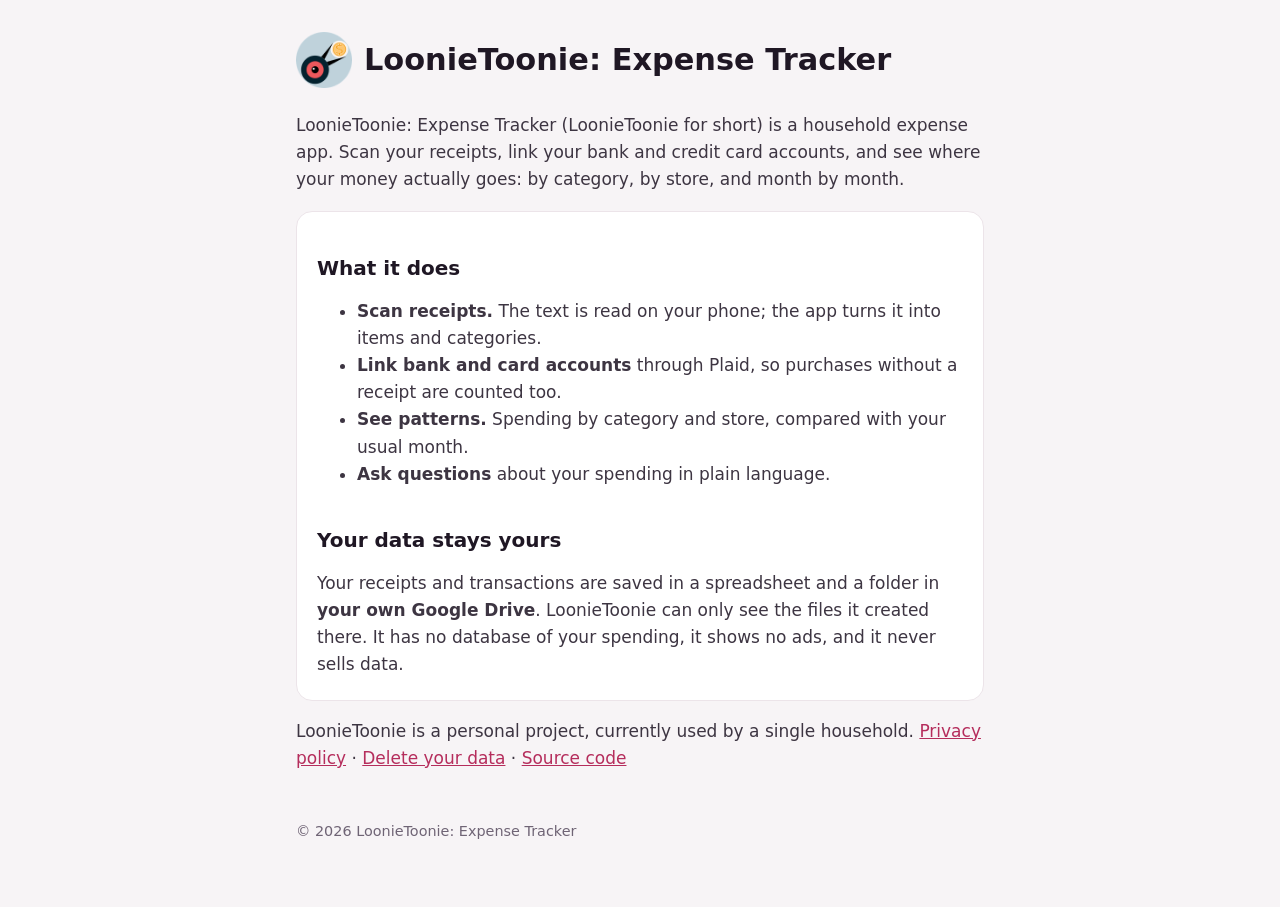
==== index.html @ 6fa72320 "Use the Play title LoonieToonie: Expense Tracker on the GitHub Pages site The home page, privacy pol" ====
<!doctype html>
<html lang="en">
  <head>
    <meta charset="utf-8" />
    <meta name="viewport" content="width=device-width, initial-scale=1" />
    <title>LoonieToonie: Expense Tracker</title>
    <meta name="description" content="LoonieToonie: Expense Tracker, a household expense app that shows where your money goes." />
    <link rel="icon" type="image/png" href="favicon.png" />
    <link rel="stylesheet" href="style.css" />
  </head>
  <body>
    <main>
      <header>
        <img class="logo" src="loon-badge.png" alt="" width="56" height="56" />
        <h1>LoonieToonie: Expense Tracker</h1>
      </header>

      <p>
        LoonieToonie: Expense Tracker (LoonieToonie for short) is a household expense app. Scan your receipts, link your bank and credit card accounts, and see
        where your money actually goes: by category, by store, and month by month.
      </p>

      <div class="card">
        <h2>What it does</h2>
        <ul>
          <li><strong>Scan receipts.</strong> The text is read on your phone; the app turns it into items and categories.</li>
          <li><strong>Link bank and card accounts</strong> through Plaid, so purchases without a receipt are counted too.</li>
          <li><strong>See patterns.</strong> Spending by category and store, compared with your usual month.</li>
          <li><strong>Ask questions</strong> about your spending in plain language.</li>
        </ul>

        <h2>Your data stays yours</h2>
        <p>
          Your receipts and transactions are saved in a spreadsheet and a folder in <strong>your own Google
          Drive</strong>. LoonieToonie can only see the files it created there. It has no database of your spending, it
          shows no ads, and it never sells data.
        </p>
      </div>

      <p>
        LoonieToonie is a personal project, currently used by a single household.
        <a href="privacy.html">Privacy policy</a> ·
        <a href="delete.html">Delete your data</a> ·
        <a href="https://github.com/tomishing/Loonietoonie">Source code</a>
      </p>

      <footer>© 2026 LoonieToonie: Expense Tracker</footer>
    </main>
  </body>
</html>
---- style.css ----
:root {
  --text: #3d3542;
  --text-h: #1f1724;
  --muted: #6f6475;
  --bg: #f7f4f6;
  --surface: #fff;
  --border: #ece4e9;
  --accent: #b52d5c;
}

@media (prefers-color-scheme: dark) {
  :root {
    --text: #ddd4e0;
    --text-h: #fbf7fc;
    --muted: #a99fae;
    --bg: #18131b;
    --surface: #221b26;
    --border: #3a3040;
    --accent: #ff8fb4;
  }
}

* {
  box-sizing: border-box;
}

body {
  margin: 0;
  background: var(--bg);
  color: var(--text);
  font: 17px/1.6 system-ui, -apple-system, "Segoe UI", Roboto, sans-serif;
}

main {
  max-width: 720px;
  margin: 0 auto;
  padding: 32px 16px 64px;
}

header {
  display: flex;
  align-items: center;
  gap: 12px;
  margin-bottom: 24px;
}

.logo {
  flex: none;
}

h1,
h2 {
  color: var(--text-h);
  line-height: 1.25;
}

h1 {
  margin: 0;
  font-size: 1.9rem;
}

h2 {
  margin: 2em 0 0.5em;
  font-size: 1.25rem;
}

a {
  color: var(--accent);
}

.card {
  padding: 4px 20px;
  border: 1px solid var(--border);
  border-radius: 16px;
  background: var(--surface);
}

.muted {
  color: var(--muted);
}

table {
  width: 100%;
  border-collapse: collapse;
  font-size: 0.95rem;
}

th,
td {
  padding: 8px 6px;
  border-bottom: 1px solid var(--border);
  text-align: left;
  vertical-align: top;
}

footer {
  margin-top: 48px;
  color: var(--muted);
  font-size: 0.9rem;
}
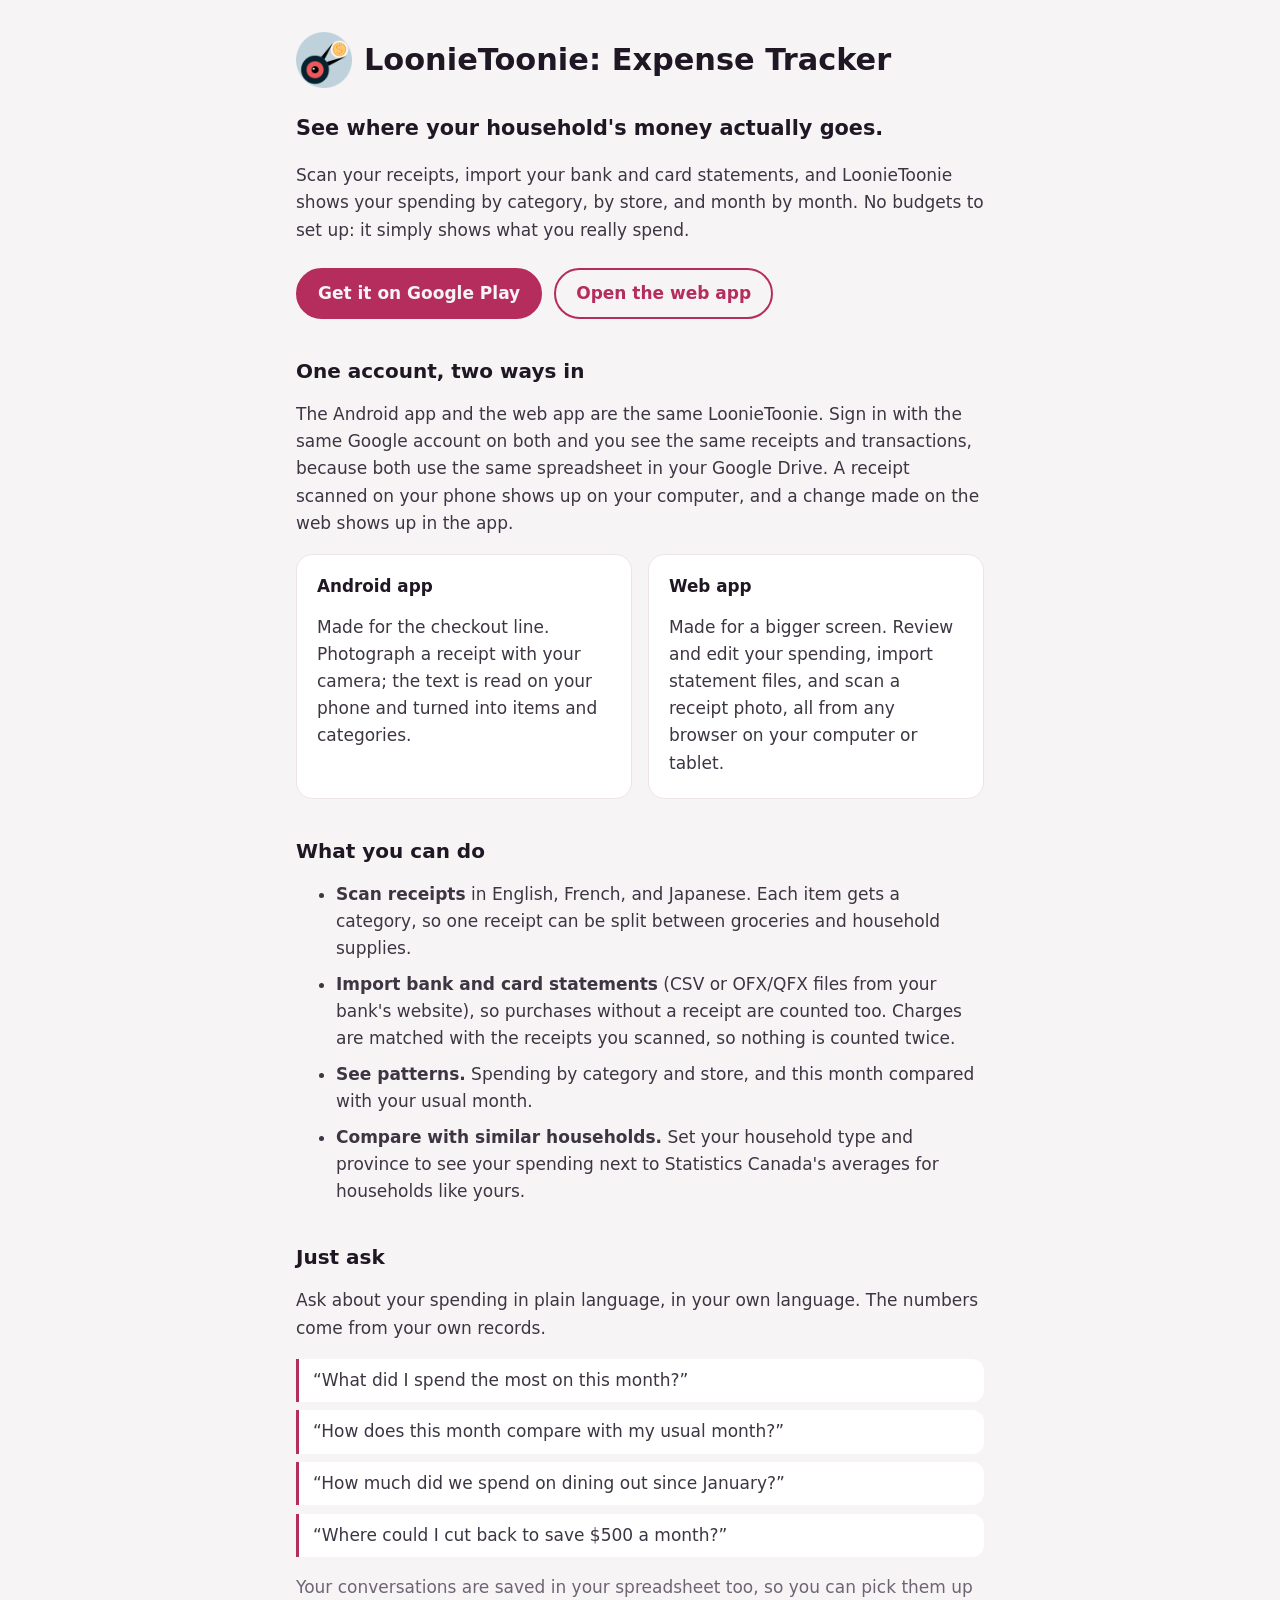
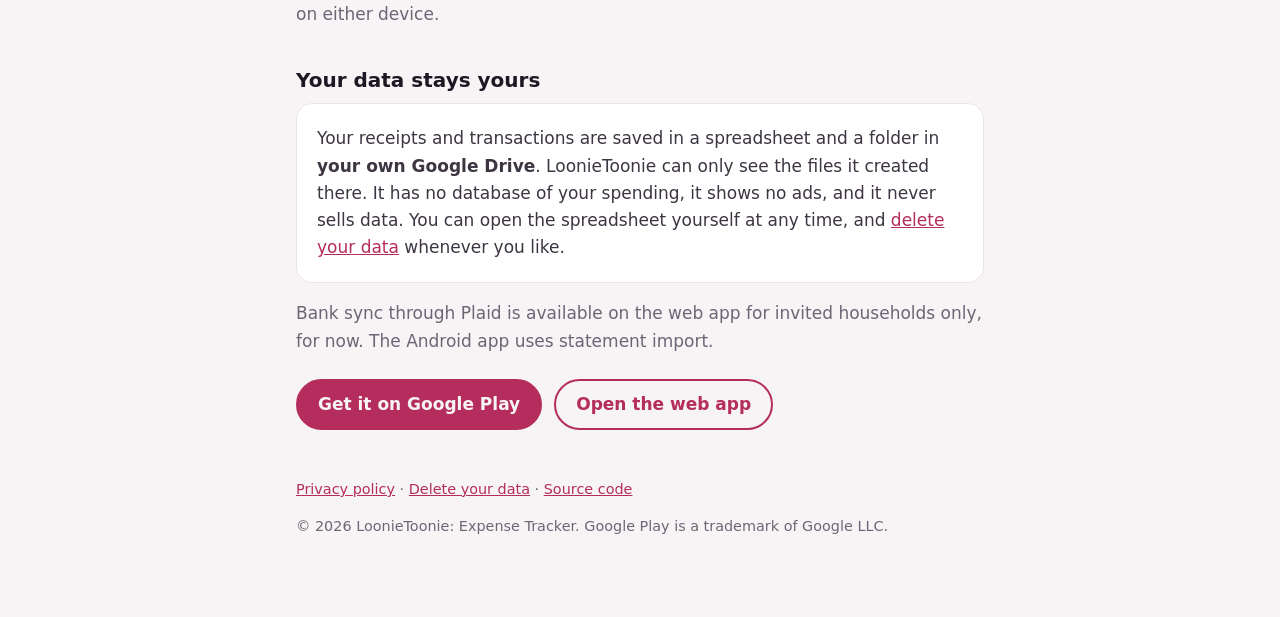
==== commit 19edc0f4: "Explain the Android and web apps on the home page The home page now says how the two apps relate (on" ====
--- a/index.html
+++ b/index.html
@@ -4,7 +4,10 @@
     <meta charset="utf-8" />
     <meta name="viewport" content="width=device-width, initial-scale=1" />
     <title>LoonieToonie: Expense Tracker</title>
-    <meta name="description" content="LoonieToonie: Expense Tracker, a household expense app that shows where your money goes." />
+    <meta
+      name="description"
+      content="LoonieToonie: Expense Tracker shows where your household's money actually goes. Scan receipts, import bank and card statements, and ask about your spending. Android app and web app, with your data in your own Google Drive."
+    />
     <link rel="icon" type="image/png" href="favicon.png" />
     <link rel="stylesheet" href="style.css" />
   </head>
@@ -15,36 +18,98 @@
         <h1>LoonieToonie: Expense Tracker</h1>
       </header>
 
+      <p class="lead">See where your household's money actually goes.</p>
       <p>
-        LoonieToonie: Expense Tracker (LoonieToonie for short) is a household expense app. Scan your receipts, link your bank and credit card accounts, and see
-        where your money actually goes: by category, by store, and month by month.
+        Scan your receipts, import your bank and card statements, and LoonieToonie shows your spending by category, by
+        store, and month by month. No budgets to set up: it simply shows what you really spend.
       </p>
 
+      <div class="actions">
+        <a class="button" href="https://play.google.com/store/apps/details?id=com.loonietoonie.app">Get it on Google Play</a>
+        <a class="button secondary" href="https://app.loonietoonietracker.com/">Open the web app</a>
+      </div>
+
+      <h2>One account, two ways in</h2>
+      <p>
+        The Android app and the web app are the same LoonieToonie. Sign in with the same Google account on both and you
+        see the same receipts and transactions, because both use the same spreadsheet in your Google Drive. A receipt
+        scanned on your phone shows up on your computer, and a change made on the web shows up in the app.
+      </p>
+      <div class="grid">
+        <div class="card">
+          <h3>Android app</h3>
+          <p>
+            Made for the checkout line. Photograph a receipt with your camera; the text is read on your phone and turned
+            into items and categories.
+          </p>
+        </div>
+        <div class="card">
+          <h3>Web app</h3>
+          <p>
+            Made for a bigger screen. Review and edit your spending, import statement files, and scan a receipt photo,
+            all from any browser on your computer or tablet.
+          </p>
+        </div>
+      </div>
+
+      <h2>What you can do</h2>
+      <ul class="features">
+        <li>
+          <strong>Scan receipts</strong> in English, French, and Japanese. Each item gets a category, so one receipt can
+          be split between groceries and household supplies.
+        </li>
+        <li>
+          <strong>Import bank and card statements</strong> (CSV or OFX/QFX files from your bank's website), so purchases
+          without a receipt are counted too. Charges are matched with the receipts you scanned, so nothing is counted
+          twice.
+        </li>
+        <li>
+          <strong>See patterns.</strong> Spending by category and store, and this month compared with your usual month.
+        </li>
+        <li>
+          <strong>Compare with similar households.</strong> Set your household type and province to see your spending
+          next to Statistics Canada's averages for households like yours.
+        </li>
+      </ul>
+
+      <h2>Just ask</h2>
+      <p>Ask about your spending in plain language, in your own language. The numbers come from your own records.</p>
+      <ul class="questions">
+        <li>“What did I spend the most on this month?”</li>
+        <li>“How does this month compare with my usual month?”</li>
+        <li>“How much did we spend on dining out since January?”</li>
+        <li>“Where could I cut back to save $500 a month?”</li>
+      </ul>
+      <p class="muted">Your conversations are saved in your spreadsheet too, so you can pick them up on either device.</p>
+
+      <h2>Your data stays yours</h2>
       <div class="card">
-        <h2>What it does</h2>
-        <ul>
-          <li><strong>Scan receipts.</strong> The text is read on your phone; the app turns it into items and categories.</li>
-          <li><strong>Link bank and card accounts</strong> through Plaid, so purchases without a receipt are counted too.</li>
-          <li><strong>See patterns.</strong> Spending by category and store, compared with your usual month.</li>
-          <li><strong>Ask questions</strong> about your spending in plain language.</li>
-        </ul>
-
-        <h2>Your data stays yours</h2>
         <p>
           Your receipts and transactions are saved in a spreadsheet and a folder in <strong>your own Google
           Drive</strong>. LoonieToonie can only see the files it created there. It has no database of your spending, it
-          shows no ads, and it never sells data.
+          shows no ads, and it never sells data. You can open the spreadsheet yourself at any time, and
+          <a href="delete.html">delete your data</a> whenever you like.
         </p>
       </div>
 
-      <p>
-        LoonieToonie is a personal project, currently used by a single household.
-        <a href="privacy.html">Privacy policy</a> ·
-        <a href="delete.html">Delete your data</a> ·
-        <a href="https://github.com/tomishing/Loonietoonie">Source code</a>
+      <p class="muted">
+        Bank sync through Plaid is available on the web app for invited households only, for now. The Android app uses
+        statement import.
       </p>
 
-      <footer>© 2026 LoonieToonie: Expense Tracker</footer>
+      <div class="actions">
+        <a class="button" href="https://play.google.com/store/apps/details?id=com.loonietoonie.app">Get it on Google Play</a>
+        <a class="button secondary" href="https://app.loonietoonietracker.com/">Open the web app</a>
+      </div>
+
+      <footer>
+        <p>
+          <a href="privacy.html">Privacy policy</a> ·
+          <a href="delete.html">Delete your data</a> ·
+          <a href="https://github.com/tomishing/Loonietoonie">Source code</a>
+        </p>
+        <p>© 2026 LoonieToonie: Expense Tracker. Google Play is a trademark of Google LLC.</p>
+      </footer>
     </main>
   </body>
 </html>
--- a/style.css
+++ b/style.css
@@ -49,7 +49,8 @@
 }
 
 h1,
-h2 {
+h2,
+h3 {
   color: var(--text-h);
   line-height: 1.25;
 }
@@ -64,8 +65,66 @@
   font-size: 1.25rem;
 }
 
+h3 {
+  margin: 1em 0 0.25em;
+  font-size: 1.05rem;
+}
+
 a {
   color: var(--accent);
+}
+
+.lead {
+  margin: 0 0 0.5em;
+  color: var(--text-h);
+  font-size: 1.3rem;
+  font-weight: 600;
+}
+
+.actions {
+  display: flex;
+  flex-wrap: wrap;
+  gap: 12px;
+  margin: 24px 0;
+}
+
+.button {
+  display: inline-block;
+  padding: 10px 20px;
+  border: 2px solid var(--accent);
+  border-radius: 999px;
+  background: var(--accent);
+  color: var(--bg);
+  font-weight: 600;
+  text-decoration: none;
+}
+
+.button.secondary {
+  background: transparent;
+  color: var(--accent);
+}
+
+.grid {
+  display: grid;
+  grid-template-columns: repeat(auto-fit, minmax(240px, 1fr));
+  gap: 16px;
+}
+
+.features li,
+.questions li {
+  margin-bottom: 0.5em;
+}
+
+.questions {
+  padding-left: 0;
+  list-style: none;
+}
+
+.questions li {
+  padding: 8px 14px;
+  border-left: 3px solid var(--accent);
+  border-radius: 0 12px 12px 0;
+  background: var(--surface);
 }
 
 .card {
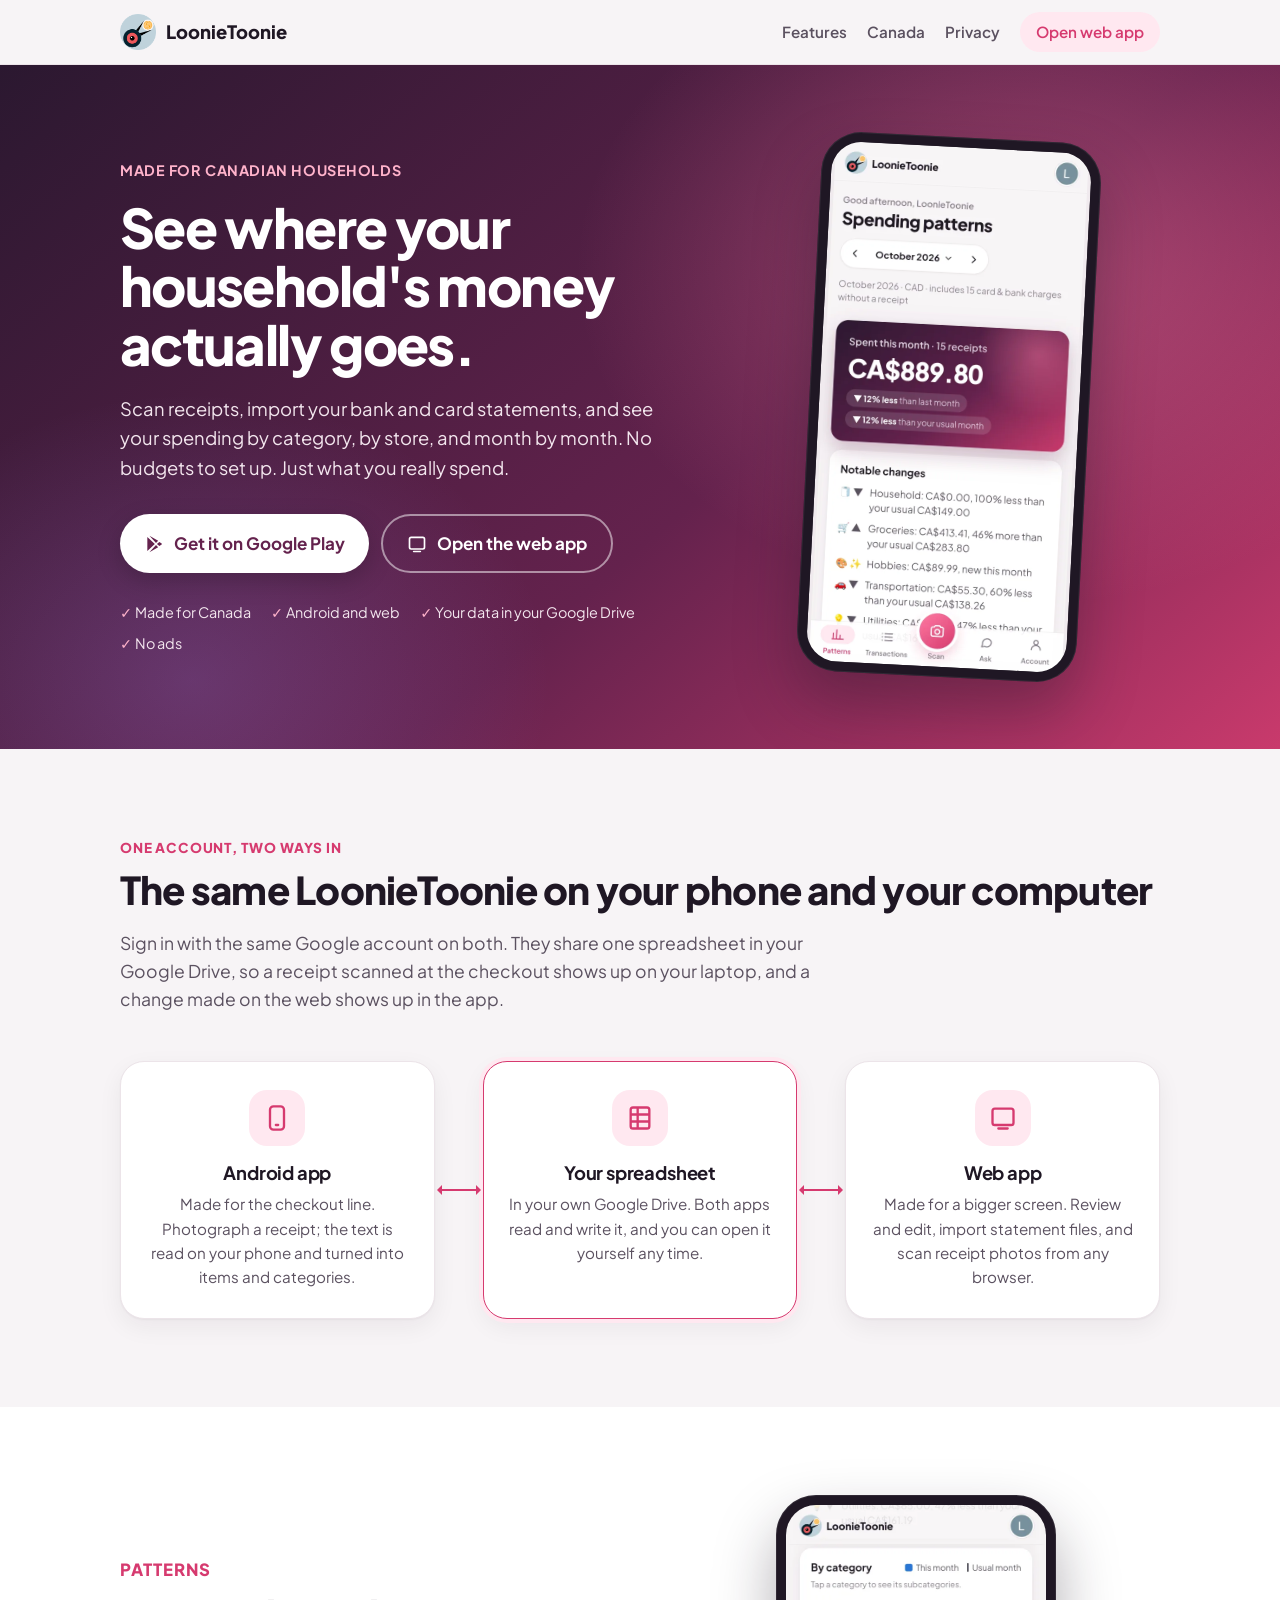
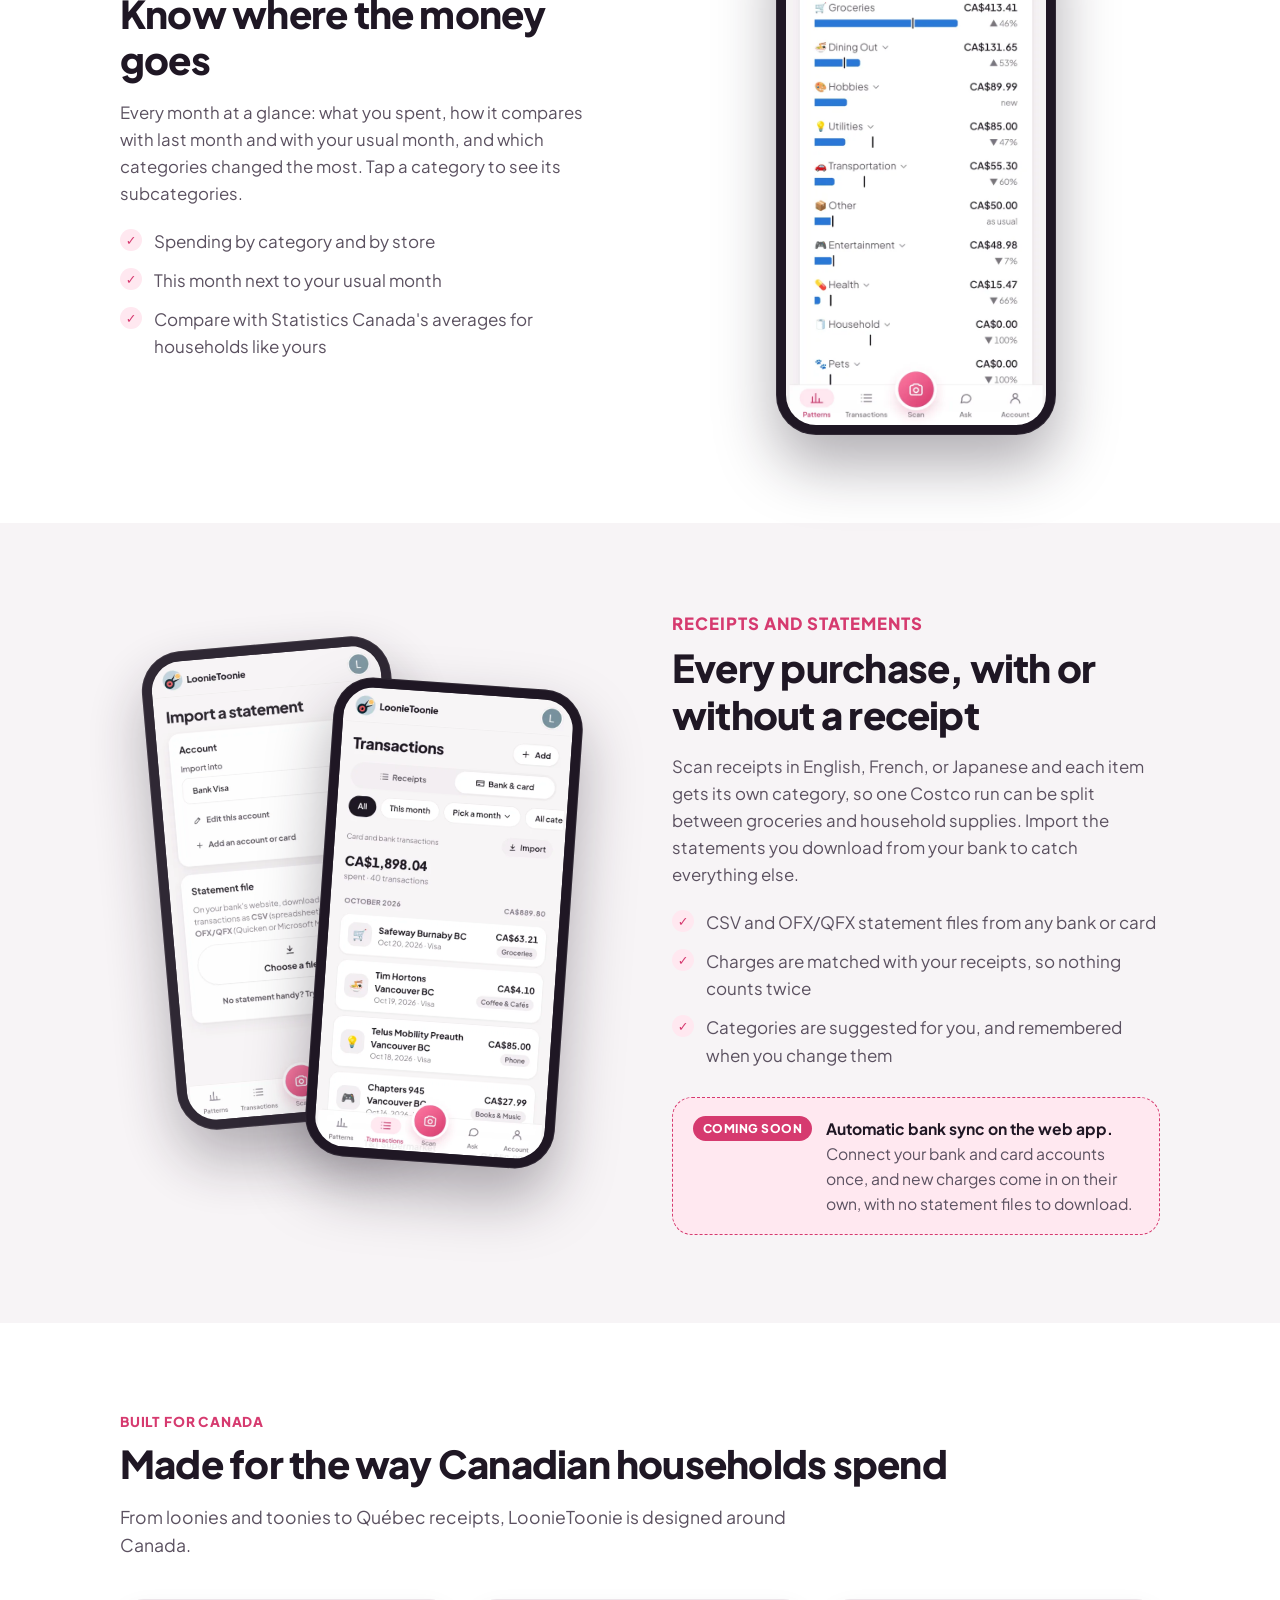
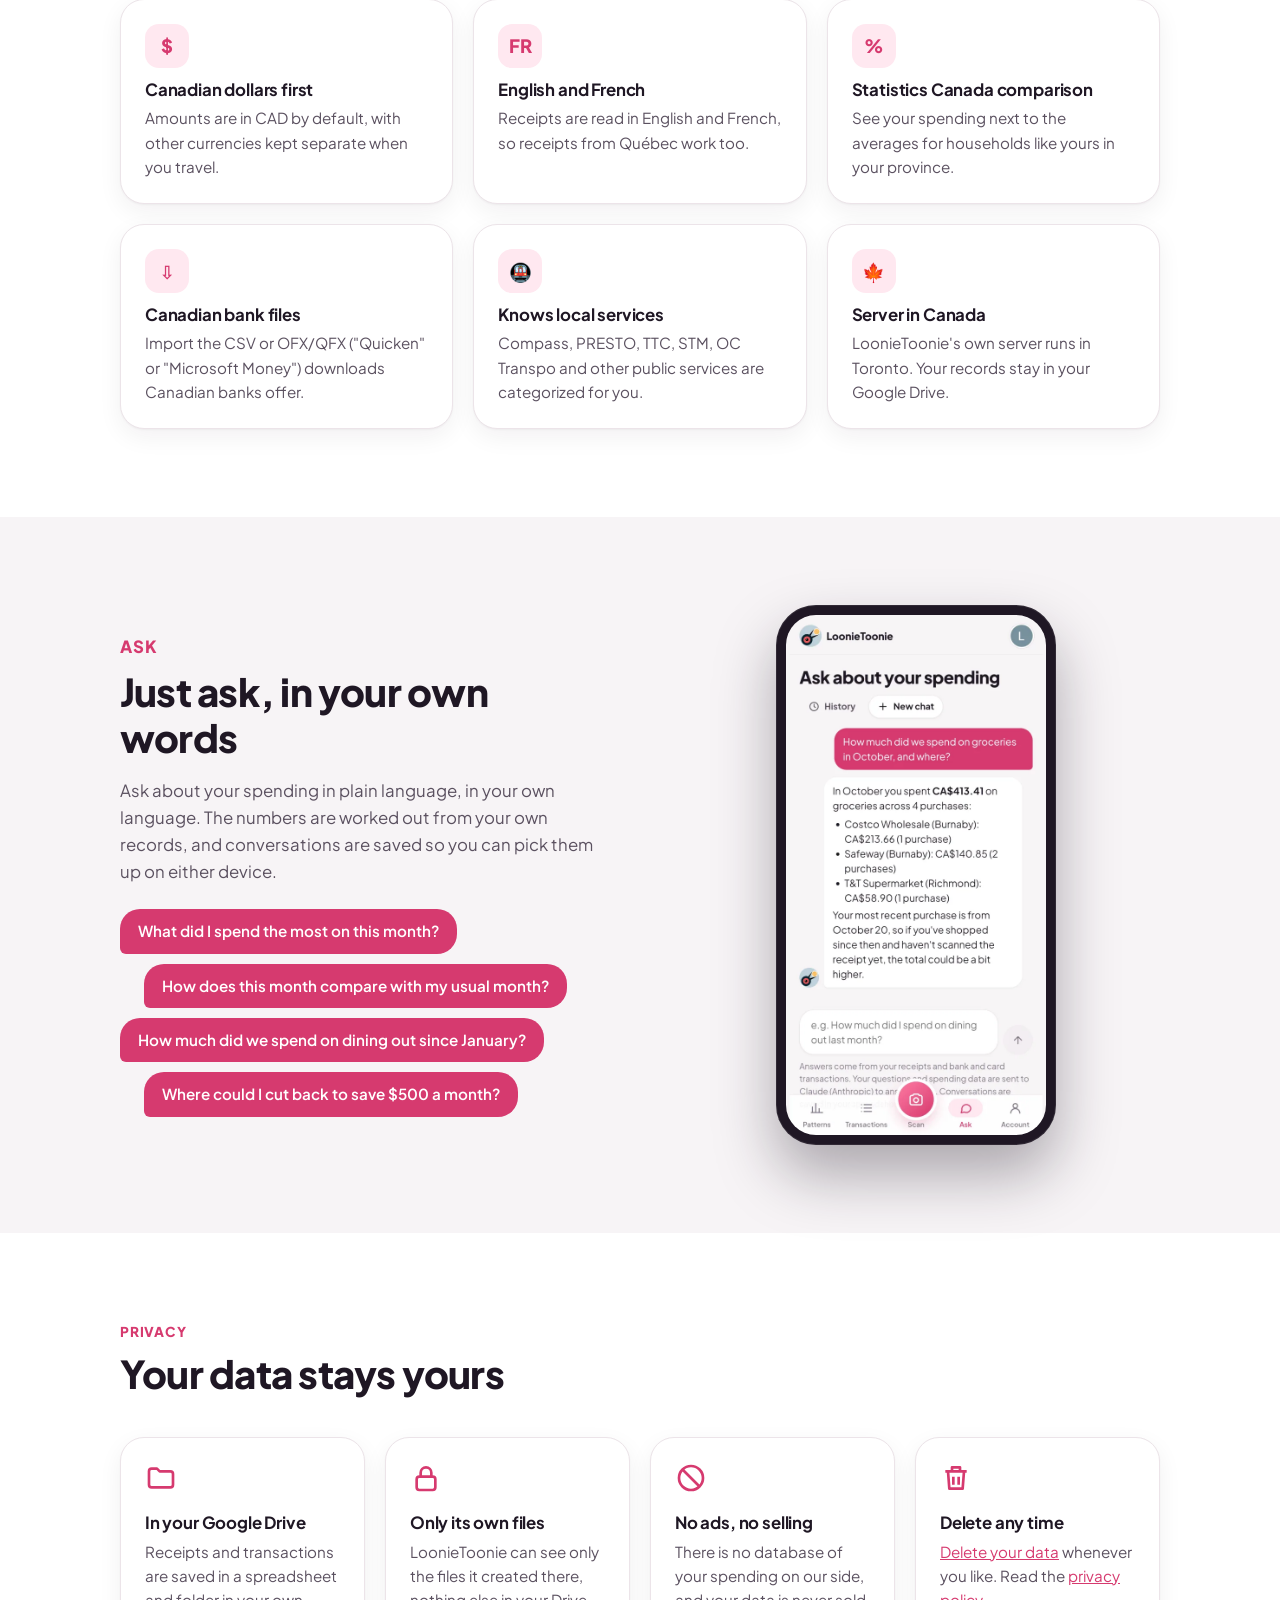
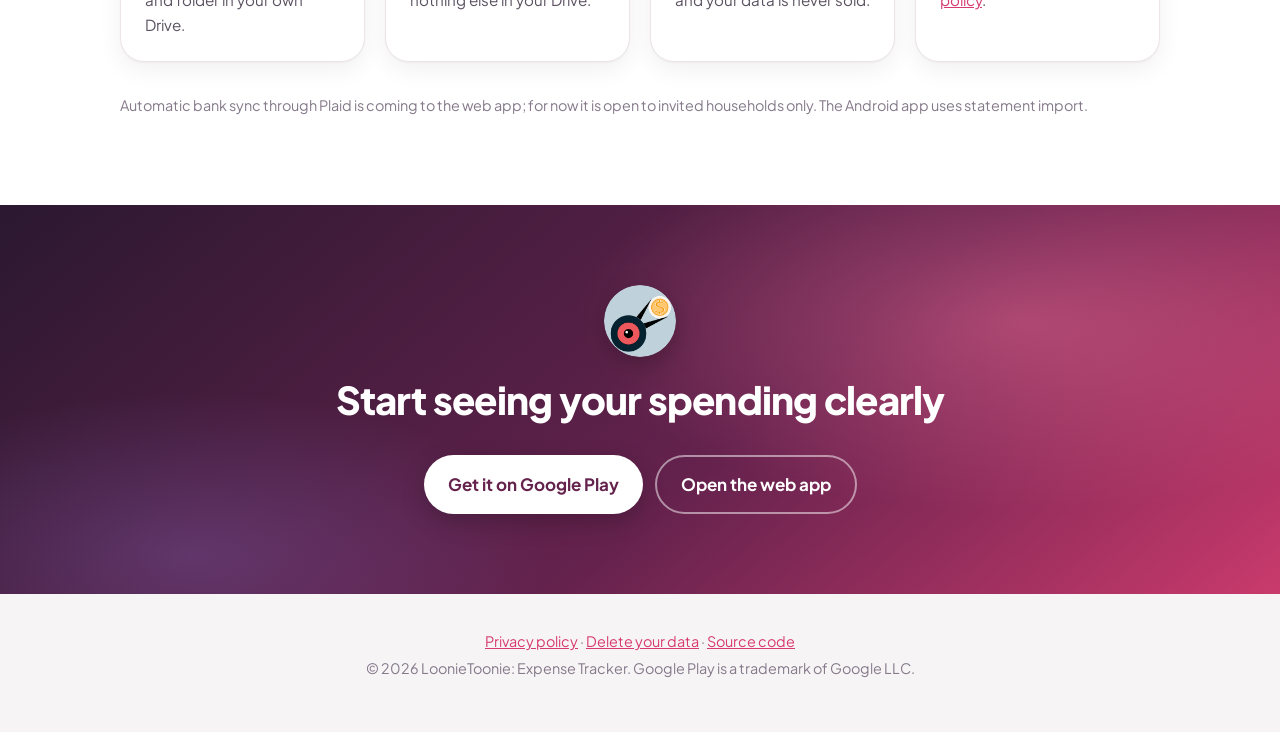
==== commit 57eb9b1e: "Redesign the home page with screenshots and a Canada section The home page gets a gradient hero with" ====
--- a/index.html
+++ b/index.html
@@ -6,110 +6,283 @@
     <title>LoonieToonie: Expense Tracker</title>
     <meta
       name="description"
-      content="LoonieToonie: Expense Tracker shows where your household's money actually goes. Scan receipts, import bank and card statements, and ask about your spending. Android app and web app, with your data in your own Google Drive."
+      content="LoonieToonie: Expense Tracker shows where your household's money actually goes. Made for Canadian households: scan receipts, import bank and card statements, and ask about your spending. Android app and web app, with your data in your own Google Drive."
     />
+    <meta property="og:title" content="LoonieToonie: Expense Tracker" />
+    <meta property="og:description" content="See where your household's money actually goes." />
+    <meta property="og:image" content="https://loonietoonietracker.com/img/patterns.webp" />
     <link rel="icon" type="image/png" href="favicon.png" />
+    <link rel="preload" href="fonts/plus-jakarta-sans-latin-wght-normal.woff2" as="font" type="font/woff2" crossorigin />
     <link rel="stylesheet" href="style.css" />
   </head>
-  <body>
-    <main>
-      <header>
-        <img class="logo" src="loon-badge.png" alt="" width="56" height="56" />
-        <h1>LoonieToonie: Expense Tracker</h1>
-      </header>
-
-      <p class="lead">See where your household's money actually goes.</p>
-      <p>
-        Scan your receipts, import your bank and card statements, and LoonieToonie shows your spending by category, by
-        store, and month by month. No budgets to set up: it simply shows what you really spend.
-      </p>
-
-      <div class="actions">
-        <a class="button" href="https://play.google.com/store/apps/details?id=com.loonietoonie.app">Get it on Google Play</a>
-        <a class="button secondary" href="https://app.loonietoonietracker.com/">Open the web app</a>
-      </div>
-
-      <h2>One account, two ways in</h2>
-      <p>
-        The Android app and the web app are the same LoonieToonie. Sign in with the same Google account on both and you
-        see the same receipts and transactions, because both use the same spreadsheet in your Google Drive. A receipt
-        scanned on your phone shows up on your computer, and a change made on the web shows up in the app.
-      </p>
-      <div class="grid">
-        <div class="card">
-          <h3>Android app</h3>
+  <body class="home">
+    <nav class="topbar">
+      <div class="wrap topbar-inner">
+        <a class="brand" href="./">
+          <img src="loon-badge.png" alt="" width="36" height="36" />
+          <span>LoonieToonie</span>
+        </a>
+        <div class="topbar-links">
+          <a href="#features">Features</a>
+          <a href="#canada">Canada</a>
+          <a href="#privacy">Privacy</a>
+          <a class="pill" href="https://app.loonietoonietracker.com/">Open web app</a>
+        </div>
+      </div>
+    </nav>
+
+    <section class="hero">
+      <div class="hero-glow" aria-hidden="true"></div>
+      <div class="wrap hero-grid">
+        <div class="hero-text">
+          <p class="eyebrow">Made for Canadian households</p>
+          <h1>See where your household's money actually goes.</h1>
+          <p class="hero-lead">
+            Scan receipts, import your bank and card statements, and see your spending by category, by store, and month
+            by month. No budgets to set up. Just what you really spend.
+          </p>
+          <div class="actions">
+            <a class="btn btn-light" href="https://play.google.com/store/apps/details?id=com.loonietoonie.app">
+              <svg viewBox="0 0 24 24" aria-hidden="true"><path d="M4 3.5v17l9-8.5-9-8.5Zm10.4 7.2 2.6-2.5-10.5-6 7.9 8.5Zm0 2.6-7.9 8.5 10.5-6-2.6-2.5Zm4-3.6-2.9 2.3 2.9 2.3 2.4-1.4a1 1 0 0 0 0-1.8l-2.4-1.4Z" fill="currentColor"/></svg>
+              Get it on Google Play
+            </a>
+            <a class="btn btn-ghost" href="https://app.loonietoonietracker.com/">
+              <svg viewBox="0 0 24 24" aria-hidden="true"><rect x="3" y="4" width="18" height="14" rx="2" fill="none" stroke="currentColor" stroke-width="2"/><path d="M8 21h8" stroke="currentColor" stroke-width="2" stroke-linecap="round"/></svg>
+              Open the web app
+            </a>
+          </div>
+          <ul class="hero-points">
+            <li>Made for Canada</li>
+            <li>Android and web</li>
+            <li>Your data in your Google Drive</li>
+            <li>No ads</li>
+          </ul>
+        </div>
+        <div class="hero-phone">
+          <div class="phone">
+            <img
+              src="img/patterns.webp"
+              width="600"
+              height="1200"
+              alt="Spending patterns screen: CA$889.80 spent this month, 12% less than the usual month, with notable changes by category"
+            />
+          </div>
+        </div>
+      </div>
+    </section>
+
+    <section class="section" id="how">
+      <div class="wrap">
+        <p class="kicker">One account, two ways in</p>
+        <h2>The same LoonieToonie on your phone and your computer</h2>
+        <p class="section-lead">
+          Sign in with the same Google account on both. They share one spreadsheet in your Google Drive, so a receipt
+          scanned at the checkout shows up on your laptop, and a change made on the web shows up in the app.
+        </p>
+
+        <div class="flow">
+          <div class="flow-node">
+            <div class="flow-icon">
+              <svg viewBox="0 0 24 24" aria-hidden="true"><rect x="6" y="2" width="12" height="20" rx="3" fill="none" stroke="currentColor" stroke-width="2"/><path d="M11 18h2" stroke="currentColor" stroke-width="2" stroke-linecap="round"/></svg>
+            </div>
+            <h3>Android app</h3>
+            <p>Made for the checkout line. Photograph a receipt; the text is read on your phone and turned into items and categories.</p>
+          </div>
+          <div class="flow-link" aria-hidden="true"><span></span></div>
+          <div class="flow-node flow-center">
+            <div class="flow-icon">
+              <svg viewBox="0 0 24 24" aria-hidden="true"><rect x="4" y="3" width="16" height="18" rx="2" fill="none" stroke="currentColor" stroke-width="2"/><path d="M4 9h16M4 15h16M10 3v18" stroke="currentColor" stroke-width="2"/></svg>
+            </div>
+            <h3>Your spreadsheet</h3>
+            <p>In your own Google Drive. Both apps read and write it, and you can open it yourself any time.</p>
+          </div>
+          <div class="flow-link" aria-hidden="true"><span></span></div>
+          <div class="flow-node">
+            <div class="flow-icon">
+              <svg viewBox="0 0 24 24" aria-hidden="true"><rect x="3" y="4" width="18" height="14" rx="2" fill="none" stroke="currentColor" stroke-width="2"/><path d="M8 21h8" stroke="currentColor" stroke-width="2" stroke-linecap="round"/></svg>
+            </div>
+            <h3>Web app</h3>
+            <p>Made for a bigger screen. Review and edit, import statement files, and scan receipt photos from any browser.</p>
+          </div>
+        </div>
+      </div>
+    </section>
+
+    <section class="section alt" id="features">
+      <div class="wrap feature">
+        <div class="feature-text">
+          <p class="kicker">Patterns</p>
+          <h2>Know where the money goes</h2>
           <p>
-            Made for the checkout line. Photograph a receipt with your camera; the text is read on your phone and turned
-            into items and categories.
-          </p>
-        </div>
-        <div class="card">
-          <h3>Web app</h3>
+            Every month at a glance: what you spent, how it compares with last month and with your usual month, and which
+            categories changed the most. Tap a category to see its subcategories.
+          </p>
+          <ul class="checks">
+            <li>Spending by category and by store</li>
+            <li>This month next to your usual month</li>
+            <li>Compare with Statistics Canada's averages for households like yours</li>
+          </ul>
+        </div>
+        <div class="feature-media">
+          <div class="phone">
+            <img src="img/categories.webp" width="600" height="1200" loading="lazy" alt="By category screen: this month's spending per category next to the usual month" />
+          </div>
+        </div>
+      </div>
+    </section>
+
+    <section class="section">
+      <div class="wrap feature reverse">
+        <div class="feature-text">
+          <p class="kicker">Receipts and statements</p>
+          <h2>Every purchase, with or without a receipt</h2>
           <p>
-            Made for a bigger screen. Review and edit your spending, import statement files, and scan a receipt photo,
-            all from any browser on your computer or tablet.
-          </p>
-        </div>
-      </div>
-
-      <h2>What you can do</h2>
-      <ul class="features">
-        <li>
-          <strong>Scan receipts</strong> in English, French, and Japanese. Each item gets a category, so one receipt can
-          be split between groceries and household supplies.
-        </li>
-        <li>
-          <strong>Import bank and card statements</strong> (CSV or OFX/QFX files from your bank's website), so purchases
-          without a receipt are counted too. Charges are matched with the receipts you scanned, so nothing is counted
-          twice.
-        </li>
-        <li>
-          <strong>See patterns.</strong> Spending by category and store, and this month compared with your usual month.
-        </li>
-        <li>
-          <strong>Compare with similar households.</strong> Set your household type and province to see your spending
-          next to Statistics Canada's averages for households like yours.
-        </li>
-      </ul>
-
-      <h2>Just ask</h2>
-      <p>Ask about your spending in plain language, in your own language. The numbers come from your own records.</p>
-      <ul class="questions">
-        <li>“What did I spend the most on this month?”</li>
-        <li>“How does this month compare with my usual month?”</li>
-        <li>“How much did we spend on dining out since January?”</li>
-        <li>“Where could I cut back to save $500 a month?”</li>
-      </ul>
-      <p class="muted">Your conversations are saved in your spreadsheet too, so you can pick them up on either device.</p>
-
-      <h2>Your data stays yours</h2>
-      <div class="card">
-        <p>
-          Your receipts and transactions are saved in a spreadsheet and a folder in <strong>your own Google
-          Drive</strong>. LoonieToonie can only see the files it created there. It has no database of your spending, it
-          shows no ads, and it never sells data. You can open the spreadsheet yourself at any time, and
-          <a href="delete.html">delete your data</a> whenever you like.
+            Scan receipts in English, French, or Japanese and each item gets its own category, so one Costco run can be
+            split between groceries and household supplies. Import the statements you download from your bank to catch
+            everything else.
+          </p>
+          <ul class="checks">
+            <li>CSV and OFX/QFX statement files from any bank or card</li>
+            <li>Charges are matched with your receipts, so nothing counts twice</li>
+            <li>Categories are suggested for you, and remembered when you change them</li>
+          </ul>
+          <div class="soon">
+            <span class="soon-tag">Coming soon</span>
+            <p>
+              <strong>Automatic bank sync on the web app.</strong> Connect your bank and card accounts once, and new
+              charges come in on their own, with no statement files to download.
+            </p>
+          </div>
+        </div>
+        <div class="feature-media pair">
+          <div class="phone back">
+            <img src="img/import.webp" width="600" height="1200" loading="lazy" alt="Import a statement screen: choose an account and a CSV or OFX file" />
+          </div>
+          <div class="phone front">
+            <img src="img/bank.webp" width="600" height="1200" loading="lazy" alt="Transactions screen: bank and card charges with stores, dates, amounts, and categories" />
+          </div>
+        </div>
+      </div>
+    </section>
+
+    <section class="section alt" id="canada">
+      <div class="wrap">
+        <p class="kicker">Built for Canada</p>
+        <h2>Made for the way Canadian households spend</h2>
+        <p class="section-lead">From loonies and toonies to Québec receipts, LoonieToonie is designed around Canada.</p>
+        <div class="tiles canada">
+          <div class="tile">
+            <span class="tile-mark">$</span>
+            <h3>Canadian dollars first</h3>
+            <p>Amounts are in CAD by default, with other currencies kept separate when you travel.</p>
+          </div>
+          <div class="tile">
+            <span class="tile-mark">FR</span>
+            <h3>English and French</h3>
+            <p>Receipts are read in English and French, so receipts from Québec work too.</p>
+          </div>
+          <div class="tile">
+            <span class="tile-mark">%</span>
+            <h3>Statistics Canada comparison</h3>
+            <p>See your spending next to the averages for households like yours in your province.</p>
+          </div>
+          <div class="tile">
+            <span class="tile-mark">⇩</span>
+            <h3>Canadian bank files</h3>
+            <p>Import the CSV or OFX/QFX ("Quicken" or "Microsoft Money") downloads Canadian banks offer.</p>
+          </div>
+          <div class="tile">
+            <span class="tile-mark">🚇</span>
+            <h3>Knows local services</h3>
+            <p>Compass, PRESTO, TTC, STM, OC Transpo and other public services are categorized for you.</p>
+          </div>
+          <div class="tile">
+            <span class="tile-mark">🍁</span>
+            <h3>Server in Canada</h3>
+            <p>LoonieToonie's own server runs in Toronto. Your records stay in your Google Drive.</p>
+          </div>
+        </div>
+      </div>
+    </section>
+
+    <section class="section">
+      <div class="wrap feature">
+        <div class="feature-text">
+          <p class="kicker">Ask</p>
+          <h2>Just ask, in your own words</h2>
+          <p>
+            Ask about your spending in plain language, in your own language. The numbers are worked out from your own
+            records, and conversations are saved so you can pick them up on either device.
+          </p>
+          <div class="bubbles">
+            <span>What did I spend the most on this month?</span>
+            <span>How does this month compare with my usual month?</span>
+            <span>How much did we spend on dining out since January?</span>
+            <span>Where could I cut back to save $500 a month?</span>
+          </div>
+        </div>
+        <div class="feature-media">
+          <div class="phone">
+            <img src="img/ask.webp" width="600" height="1200" loading="lazy" alt="Ask screen: a question about October groceries answered with totals per store" />
+          </div>
+        </div>
+      </div>
+    </section>
+
+    <section class="section alt" id="privacy">
+      <div class="wrap">
+        <p class="kicker">Privacy</p>
+        <h2>Your data stays yours</h2>
+        <div class="tiles">
+          <div class="tile">
+            <svg viewBox="0 0 24 24" aria-hidden="true"><path d="M3 7a2 2 0 0 1 2-2h4l2 2h8a2 2 0 0 1 2 2v8a2 2 0 0 1-2 2H5a2 2 0 0 1-2-2V7Z" fill="none" stroke="currentColor" stroke-width="2" stroke-linejoin="round"/></svg>
+            <h3>In your Google Drive</h3>
+            <p>Receipts and transactions are saved in a spreadsheet and folder in your own Drive.</p>
+          </div>
+          <div class="tile">
+            <svg viewBox="0 0 24 24" aria-hidden="true"><rect x="5" y="11" width="14" height="10" rx="2" fill="none" stroke="currentColor" stroke-width="2"/><path d="M8 11V8a4 4 0 0 1 8 0v3" fill="none" stroke="currentColor" stroke-width="2"/></svg>
+            <h3>Only its own files</h3>
+            <p>LoonieToonie can see only the files it created there, nothing else in your Drive.</p>
+          </div>
+          <div class="tile">
+            <svg viewBox="0 0 24 24" aria-hidden="true"><circle cx="12" cy="12" r="9" fill="none" stroke="currentColor" stroke-width="2"/><path d="m6 6 12 12" stroke="currentColor" stroke-width="2"/></svg>
+            <h3>No ads, no selling</h3>
+            <p>There is no database of your spending on our side, and your data is never sold.</p>
+          </div>
+          <div class="tile">
+            <svg viewBox="0 0 24 24" aria-hidden="true"><path d="M4 7h16M10 11v6M14 11v6M6 7l1 13h10l1-13M9 7V4h6v3" fill="none" stroke="currentColor" stroke-width="2" stroke-linejoin="round"/></svg>
+            <h3>Delete any time</h3>
+            <p><a href="delete.html">Delete your data</a> whenever you like. Read the <a href="privacy.html">privacy policy</a>.</p>
+          </div>
+        </div>
+        <p class="note">
+          Automatic bank sync through Plaid is coming to the web app; for now it is open to invited households only. The
+          Android app uses statement import.
         </p>
       </div>
-
-      <p class="muted">
-        Bank sync through Plaid is available on the web app for invited households only, for now. The Android app uses
-        statement import.
-      </p>
-
-      <div class="actions">
-        <a class="button" href="https://play.google.com/store/apps/details?id=com.loonietoonie.app">Get it on Google Play</a>
-        <a class="button secondary" href="https://app.loonietoonietracker.com/">Open the web app</a>
-      </div>
-
-      <footer>
+    </section>
+
+    <section class="cta">
+      <div class="hero-glow" aria-hidden="true"></div>
+      <div class="wrap cta-inner">
+        <img src="loon-badge.png" alt="" width="72" height="72" />
+        <h2>Start seeing your spending clearly</h2>
+        <div class="actions">
+          <a class="btn btn-light" href="https://play.google.com/store/apps/details?id=com.loonietoonie.app">Get it on Google Play</a>
+          <a class="btn btn-ghost" href="https://app.loonietoonietracker.com/">Open the web app</a>
+        </div>
+      </div>
+    </section>
+
+    <footer class="site-footer">
+      <div class="wrap">
         <p>
           <a href="privacy.html">Privacy policy</a> ·
           <a href="delete.html">Delete your data</a> ·
           <a href="https://github.com/tomishing/Loonietoonie">Source code</a>
         </p>
         <p>© 2026 LoonieToonie: Expense Tracker. Google Play is a trademark of Google LLC.</p>
-      </footer>
-    </main>
+      </div>
+    </footer>
   </body>
 </html>
--- a/style.css
+++ b/style.css
@@ -1,11 +1,23 @@
+@font-face {
+  font-family: 'Plus Jakarta Sans';
+  font-style: normal;
+  font-display: swap;
+  font-weight: 200 800;
+  src: url('fonts/plus-jakarta-sans-latin-wght-normal.woff2') format('woff2-variations');
+}
+
 :root {
-  --text: #3d3542;
+  --text: #5b5160;
   --text-h: #1f1724;
-  --muted: #6f6475;
+  --muted: #85798a;
   --bg: #f7f4f6;
+  --bg-alt: #fff;
   --surface: #fff;
   --border: #ece4e9;
-  --accent: #b52d5c;
+  --accent: #d63a6f;
+  --accent-soft: #ffe8f0;
+  --shadow: 0 1px 2px rgba(31, 23, 36, 0.04), 0 8px 24px rgba(31, 23, 36, 0.06);
+  --hero: linear-gradient(140deg, #2b1830 0%, #64224d 58%, #c93a6c 100%);
 }
 
 @media (prefers-color-scheme: dark) {
@@ -14,9 +26,12 @@
     --text-h: #fbf7fc;
     --muted: #a99fae;
     --bg: #18131b;
-    --surface: #221b26;
+    --bg-alt: #1e1822;
+    --surface: #251d29;
     --border: #3a3040;
     --accent: #ff8fb4;
+    --accent-soft: #3d2231;
+    --shadow: 0 8px 24px rgba(0, 0, 0, 0.3);
   }
 }
 
@@ -28,8 +43,11 @@
   margin: 0;
   background: var(--bg);
   color: var(--text);
-  font: 17px/1.6 system-ui, -apple-system, "Segoe UI", Roboto, sans-serif;
-}
+  font: 17px/1.6 'Plus Jakarta Sans', system-ui, -apple-system, 'Segoe UI', Roboto, sans-serif;
+  -webkit-font-smoothing: antialiased;
+}
+
+/* Text pages (privacy, delete) */
 
 main {
   max-width: 720px;
@@ -52,7 +70,8 @@
 h2,
 h3 {
   color: var(--text-h);
-  line-height: 1.25;
+  line-height: 1.2;
+  letter-spacing: -0.01em;
 }
 
 h1 {
@@ -65,66 +84,8 @@
   font-size: 1.25rem;
 }
 
-h3 {
-  margin: 1em 0 0.25em;
-  font-size: 1.05rem;
-}
-
 a {
   color: var(--accent);
-}
-
-.lead {
-  margin: 0 0 0.5em;
-  color: var(--text-h);
-  font-size: 1.3rem;
-  font-weight: 600;
-}
-
-.actions {
-  display: flex;
-  flex-wrap: wrap;
-  gap: 12px;
-  margin: 24px 0;
-}
-
-.button {
-  display: inline-block;
-  padding: 10px 20px;
-  border: 2px solid var(--accent);
-  border-radius: 999px;
-  background: var(--accent);
-  color: var(--bg);
-  font-weight: 600;
-  text-decoration: none;
-}
-
-.button.secondary {
-  background: transparent;
-  color: var(--accent);
-}
-
-.grid {
-  display: grid;
-  grid-template-columns: repeat(auto-fit, minmax(240px, 1fr));
-  gap: 16px;
-}
-
-.features li,
-.questions li {
-  margin-bottom: 0.5em;
-}
-
-.questions {
-  padding-left: 0;
-  list-style: none;
-}
-
-.questions li {
-  padding: 8px 14px;
-  border-left: 3px solid var(--accent);
-  border-radius: 0 12px 12px 0;
-  background: var(--surface);
 }
 
 .card {
@@ -157,3 +118,623 @@
   color: var(--muted);
   font-size: 0.9rem;
 }
+
+/* Home page */
+
+.home {
+  overflow-x: clip;
+}
+
+.wrap {
+  max-width: 1080px;
+  margin: 0 auto;
+  padding: 0 20px;
+}
+
+.topbar {
+  position: sticky;
+  top: 0;
+  z-index: 10;
+  border-bottom: 1px solid var(--border);
+  background: color-mix(in srgb, var(--bg) 85%, transparent);
+  backdrop-filter: blur(12px);
+}
+
+.topbar-inner {
+  display: flex;
+  align-items: center;
+  justify-content: space-between;
+  gap: 12px;
+  height: 64px;
+}
+
+.brand {
+  display: flex;
+  align-items: center;
+  gap: 10px;
+  color: var(--text-h);
+  font-weight: 800;
+  font-size: 1.15rem;
+  text-decoration: none;
+}
+
+.topbar-links {
+  display: flex;
+  align-items: center;
+  gap: 20px;
+  font-size: 0.95rem;
+  font-weight: 600;
+}
+
+.topbar-links a {
+  color: var(--text);
+  text-decoration: none;
+}
+
+.topbar-links a.pill {
+  padding: 8px 16px;
+  border-radius: 999px;
+  background: var(--accent-soft);
+  color: var(--accent);
+}
+
+.hero,
+.cta {
+  position: relative;
+  overflow: hidden;
+  background: var(--hero);
+  color: #f3e6ee;
+}
+
+.hero-glow {
+  position: absolute;
+  inset: 0;
+  background:
+    radial-gradient(ellipse 50% 70% at 80% 30%, rgba(255, 122, 162, 0.4), transparent 70%),
+    radial-gradient(ellipse 40% 60% at 15% 90%, rgba(167, 139, 250, 0.22), transparent 70%);
+  pointer-events: none;
+}
+
+.hero-grid {
+  position: relative;
+  display: grid;
+  grid-template-columns: 1.15fr 0.85fr;
+  align-items: center;
+  gap: 48px;
+  padding-top: 72px;
+  padding-bottom: 72px;
+}
+
+.eyebrow {
+  margin: 0 0 16px;
+  color: #ffb3cb;
+  font-size: 0.9rem;
+  font-weight: 700;
+  letter-spacing: 0.04em;
+  text-transform: uppercase;
+}
+
+.hero h1 {
+  margin: 0;
+  color: #fff;
+  font-size: clamp(2.2rem, 5vw, 3.4rem);
+  font-weight: 800;
+  line-height: 1.08;
+  letter-spacing: -0.03em;
+}
+
+.hero-lead {
+  max-width: 34em;
+  margin: 20px 0 0;
+  font-size: 1.15rem;
+}
+
+.actions {
+  display: flex;
+  flex-wrap: wrap;
+  gap: 12px;
+  margin-top: 32px;
+}
+
+.btn {
+  display: inline-flex;
+  align-items: center;
+  gap: 10px;
+  padding: 14px 24px;
+  border-radius: 999px;
+  font-weight: 700;
+  text-decoration: none;
+  transition: transform 0.15s ease;
+}
+
+.btn:hover {
+  transform: translateY(-2px);
+}
+
+.btn svg {
+  width: 20px;
+  height: 20px;
+}
+
+.btn-light {
+  background: #fff;
+  color: #64224d;
+  box-shadow: 0 8px 24px rgba(0, 0, 0, 0.2);
+}
+
+.btn-ghost {
+  border: 2px solid rgba(255, 255, 255, 0.5);
+  color: #fff;
+}
+
+.hero-points {
+  display: flex;
+  flex-wrap: wrap;
+  gap: 8px 20px;
+  margin: 28px 0 0;
+  padding: 0;
+  list-style: none;
+  font-size: 0.9rem;
+}
+
+.hero-points li::before {
+  content: '✓ ';
+  color: #ffb3cb;
+  font-weight: 800;
+}
+
+.hero-phone {
+  display: flex;
+  justify-content: center;
+}
+
+.hero-phone .phone {
+  transform: rotate(3deg);
+}
+
+.phone {
+  width: 280px;
+  max-width: 100%;
+  padding: 10px;
+  border-radius: 40px;
+  background: #1f1724;
+  box-shadow:
+    0 30px 60px rgba(31, 23, 36, 0.35),
+    0 0 0 1px rgba(255, 255, 255, 0.08) inset;
+}
+
+.phone img {
+  display: block;
+  width: 100%;
+  height: auto;
+  border-radius: 30px;
+}
+
+.section {
+  padding: 88px 0;
+}
+
+.section.alt {
+  background: var(--bg-alt);
+}
+
+.kicker {
+  margin: 0 0 8px;
+  color: var(--accent);
+  font-size: 0.85rem;
+  font-weight: 800;
+  letter-spacing: 0.06em;
+  text-transform: uppercase;
+}
+
+.section h2 {
+  margin: 0 0 16px;
+  font-size: clamp(1.7rem, 3.5vw, 2.4rem);
+  font-weight: 800;
+  letter-spacing: -0.02em;
+}
+
+.section-lead {
+  max-width: 40em;
+  margin: 0;
+  font-size: 1.1rem;
+}
+
+.flow {
+  display: grid;
+  grid-template-columns: 1fr 48px 1fr 48px 1fr;
+  align-items: center;
+  margin-top: 48px;
+}
+
+.flow-node {
+  height: 100%;
+  padding: 28px 24px;
+  border: 1px solid var(--border);
+  border-radius: 24px;
+  background: var(--surface);
+  box-shadow: var(--shadow);
+  text-align: center;
+}
+
+.flow-center {
+  border-color: var(--accent);
+  box-shadow: 0 0 0 4px var(--accent-soft), var(--shadow);
+}
+
+.flow-icon {
+  display: inline-grid;
+  place-items: center;
+  width: 56px;
+  height: 56px;
+  border-radius: 18px;
+  background: var(--accent-soft);
+  color: var(--accent);
+}
+
+.flow-icon svg {
+  width: 28px;
+  height: 28px;
+}
+
+.flow-node h3 {
+  margin: 16px 0 8px;
+  font-size: 1.15rem;
+}
+
+.flow-node p {
+  margin: 0;
+  font-size: 0.95rem;
+}
+
+.flow-link span {
+  display: block;
+  position: relative;
+  height: 2px;
+  margin: 0 6px;
+  background: var(--accent);
+}
+
+.flow-link span::before,
+.flow-link span::after {
+  content: '';
+  position: absolute;
+  top: -4px;
+  border: 5px solid transparent;
+}
+
+.flow-link span::before {
+  left: -4px;
+  border-right-color: var(--accent);
+  border-left: 0;
+}
+
+.flow-link span::after {
+  right: -4px;
+  border-left-color: var(--accent);
+  border-right: 0;
+}
+
+.feature {
+  display: grid;
+  grid-template-columns: 1fr 1fr;
+  align-items: center;
+  gap: 64px;
+}
+
+.feature.reverse .feature-text {
+  order: 2;
+}
+
+.feature-text p {
+  font-size: 1.05rem;
+}
+
+.feature-media {
+  display: flex;
+  justify-content: center;
+}
+
+.feature-media.pair {
+  position: relative;
+  min-height: 560px;
+}
+
+.pair .phone {
+  position: absolute;
+  width: 250px;
+}
+
+.pair .back {
+  top: 0;
+  left: 8%;
+  transform: rotate(-5deg);
+  opacity: 0.92;
+}
+
+.pair .front {
+  top: 40px;
+  right: 8%;
+  transform: rotate(4deg);
+}
+
+.checks {
+  margin: 20px 0 0;
+  padding: 0;
+  list-style: none;
+}
+
+.checks li {
+  position: relative;
+  margin-bottom: 12px;
+  padding-left: 34px;
+}
+
+.checks li::before {
+  content: '✓';
+  position: absolute;
+  left: 0;
+  top: 1px;
+  display: grid;
+  place-items: center;
+  width: 22px;
+  height: 22px;
+  border-radius: 50%;
+  background: var(--accent-soft);
+  color: var(--accent);
+  font-size: 0.8rem;
+  font-weight: 800;
+}
+
+.bubbles {
+  display: flex;
+  flex-direction: column;
+  align-items: flex-start;
+  gap: 10px;
+  margin-top: 24px;
+}
+
+.bubbles span {
+  padding: 10px 18px;
+  border-radius: 20px 20px 20px 6px;
+  background: var(--accent);
+  color: #fff;
+  font-weight: 600;
+  font-size: 0.95rem;
+}
+
+.bubbles span:nth-child(even) {
+  margin-left: 24px;
+}
+
+@media (prefers-color-scheme: dark) {
+  .bubbles span {
+    background: #c93a6c;
+  }
+}
+
+.tiles {
+  display: grid;
+  grid-template-columns: repeat(4, 1fr);
+  gap: 20px;
+  margin-top: 40px;
+}
+
+.tile {
+  padding: 24px;
+  border: 1px solid var(--border);
+  border-radius: 24px;
+  background: var(--surface);
+  box-shadow: var(--shadow);
+}
+
+.tile svg {
+  width: 32px;
+  height: 32px;
+  color: var(--accent);
+}
+
+.tile h3 {
+  margin: 12px 0 6px;
+  font-size: 1.05rem;
+}
+
+.tile p {
+  margin: 0;
+  font-size: 0.95rem;
+}
+
+.tiles.canada {
+  grid-template-columns: repeat(3, 1fr);
+}
+
+.tile-mark {
+  display: inline-grid;
+  place-items: center;
+  min-width: 44px;
+  height: 44px;
+  padding: 0 8px;
+  border-radius: 14px;
+  background: var(--accent-soft);
+  color: var(--accent);
+  font-size: 1.15rem;
+  font-weight: 800;
+}
+
+.soon {
+  display: flex;
+  align-items: flex-start;
+  gap: 14px;
+  margin-top: 28px;
+  padding: 18px 20px;
+  border: 1px dashed var(--accent);
+  border-radius: 20px;
+  background: var(--accent-soft);
+}
+
+.soon p {
+  margin: 0;
+  font-size: 0.98rem;
+}
+
+.soon strong {
+  color: var(--text-h);
+}
+
+.soon-tag {
+  flex: none;
+  padding: 3px 10px;
+  border-radius: 999px;
+  background: var(--accent);
+  color: #fff;
+  font-size: 0.75rem;
+  font-weight: 800;
+  letter-spacing: 0.04em;
+  text-transform: uppercase;
+  white-space: nowrap;
+}
+
+.note {
+  margin: 32px 0 0;
+  color: var(--muted);
+  font-size: 0.9rem;
+}
+
+.cta-inner {
+  position: relative;
+  display: flex;
+  flex-direction: column;
+  align-items: center;
+  padding-top: 80px;
+  padding-bottom: 80px;
+  text-align: center;
+}
+
+.cta-inner img {
+  border-radius: 50%;
+  box-shadow: 0 8px 24px rgba(0, 0, 0, 0.25);
+}
+
+.cta h2 {
+  margin: 20px 0 0;
+  color: #fff;
+  font-size: clamp(1.7rem, 3.5vw, 2.4rem);
+  font-weight: 800;
+  letter-spacing: -0.02em;
+}
+
+.cta .actions {
+  justify-content: center;
+}
+
+.site-footer {
+  margin: 0;
+  padding: 32px 0 48px;
+  text-align: center;
+}
+
+.site-footer p {
+  margin: 4px 0;
+}
+
+@media (max-width: 860px) {
+  .hero-grid,
+  .feature {
+    grid-template-columns: 1fr;
+    gap: 48px;
+  }
+
+  .hero-grid {
+    padding-top: 48px;
+    padding-bottom: 56px;
+  }
+
+  .feature.reverse .feature-text {
+    order: 0;
+  }
+
+  .flow {
+    grid-template-columns: 1fr;
+    gap: 0;
+  }
+
+  .flow-link {
+    display: flex;
+    justify-content: center;
+    height: 40px;
+  }
+
+  .flow-link span {
+    width: 2px;
+    height: 100%;
+    margin: 6px 0;
+  }
+
+  .flow-link span::before {
+    left: -4px;
+    top: -4px;
+    border: 5px solid transparent;
+    border-bottom-color: var(--accent);
+    border-top: 0;
+  }
+
+  .flow-link span::after {
+    left: -4px;
+    right: auto;
+    top: auto;
+    bottom: -4px;
+    border: 5px solid transparent;
+    border-top-color: var(--accent);
+    border-bottom: 0;
+  }
+
+  .tiles,
+  .tiles.canada {
+    grid-template-columns: 1fr 1fr;
+  }
+
+  .section {
+    padding: 64px 0;
+  }
+}
+
+@media (max-width: 560px) {
+  .topbar-links a:not(.pill) {
+    display: none;
+  }
+
+  .wrap {
+    padding-right: 16px;
+    padding-left: 16px;
+  }
+
+  .tiles,
+  .tiles.canada {
+    grid-template-columns: 1fr;
+  }
+
+  .soon {
+    flex-direction: column;
+  }
+
+  .feature-media.pair {
+    min-height: 480px;
+  }
+
+  .pair .phone {
+    width: 200px;
+  }
+
+  .pair .back {
+    left: 0;
+  }
+
+  .pair .front {
+    right: 0;
+  }
+
+  .btn {
+    justify-content: center;
+    width: 100%;
+  }
+}
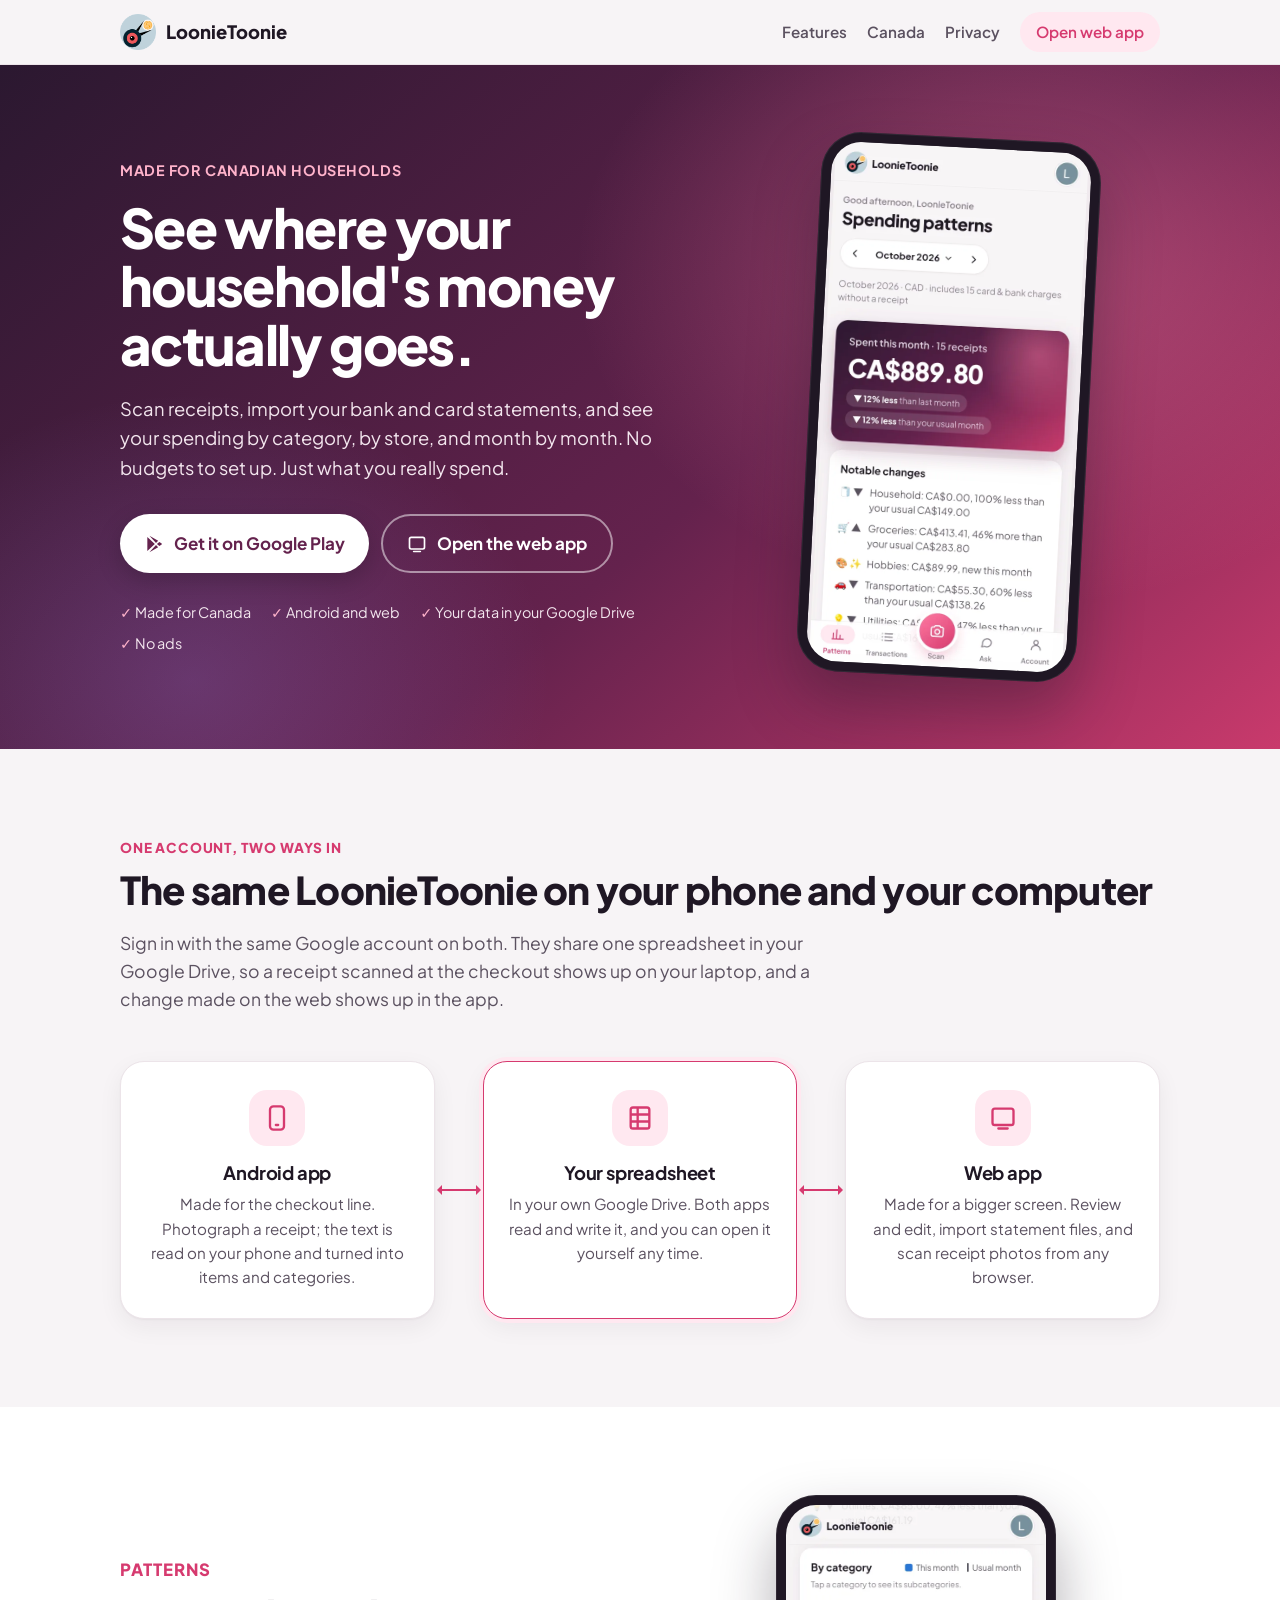
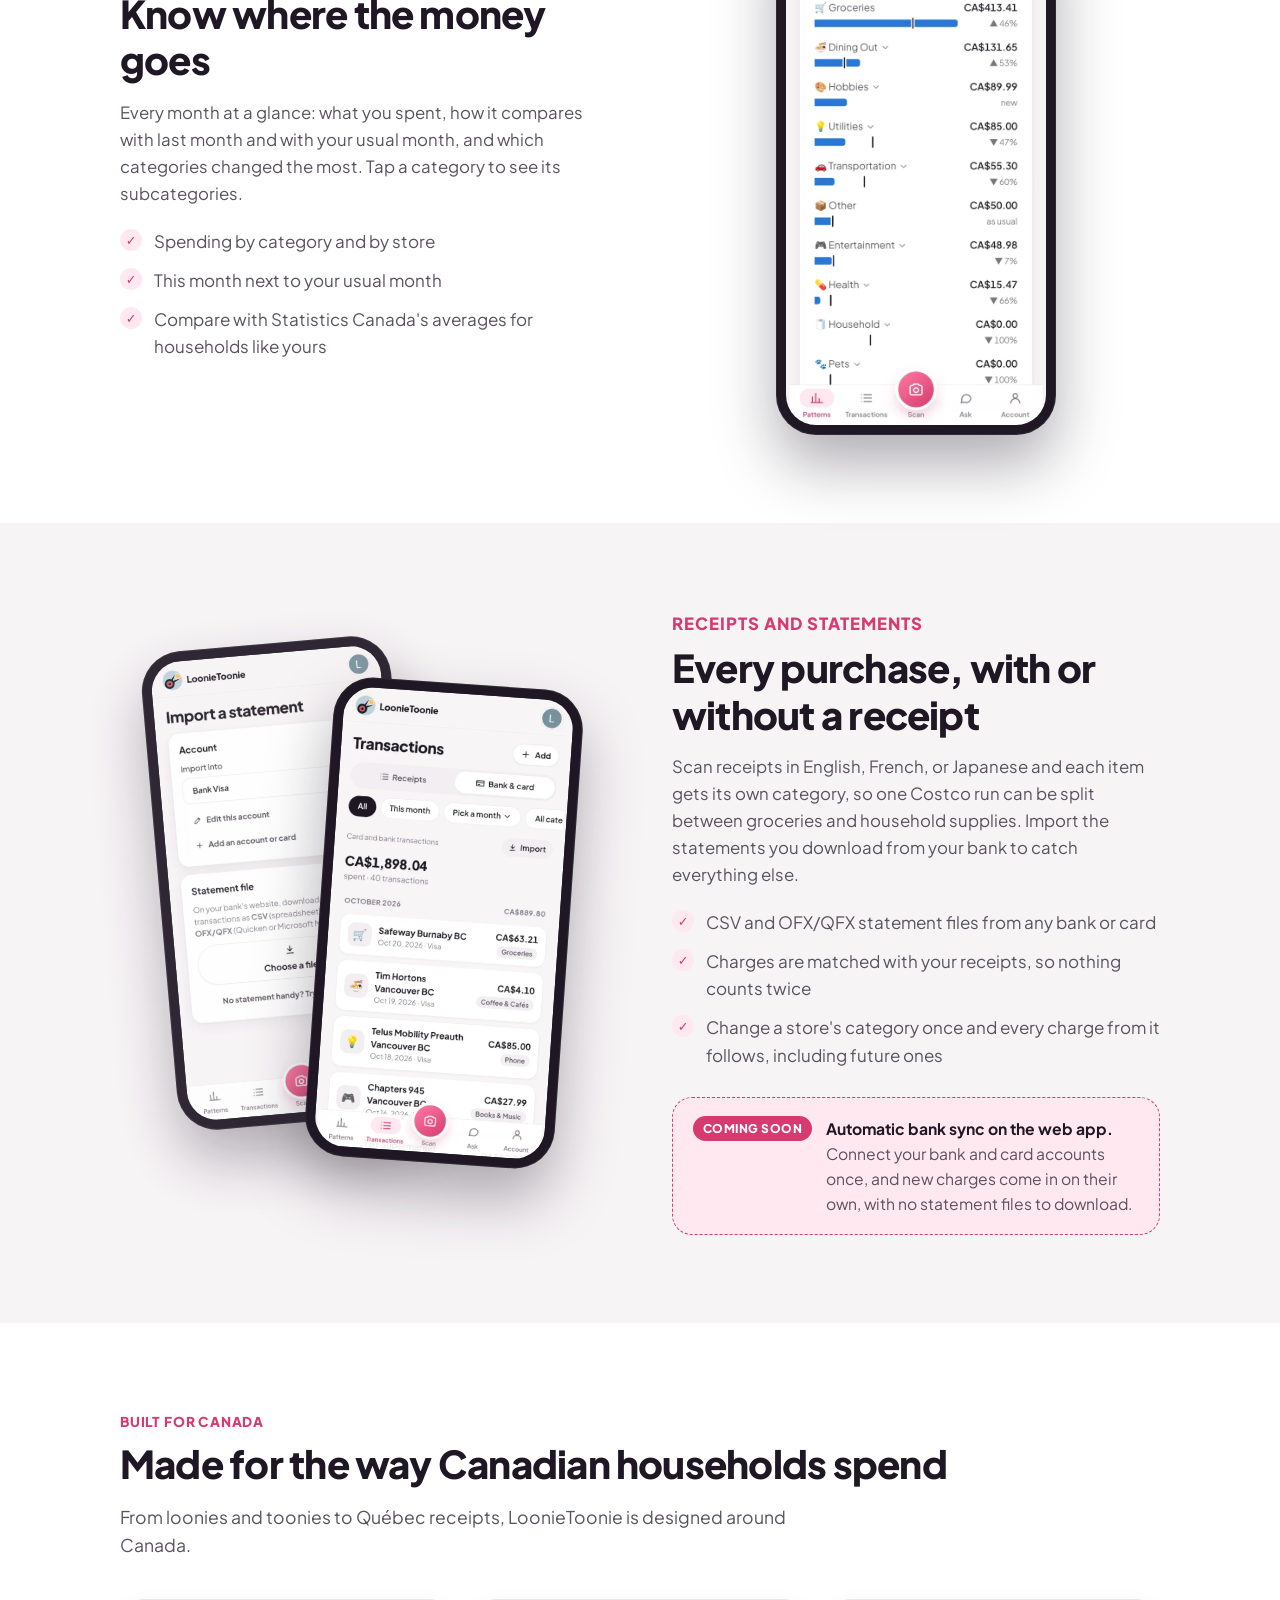
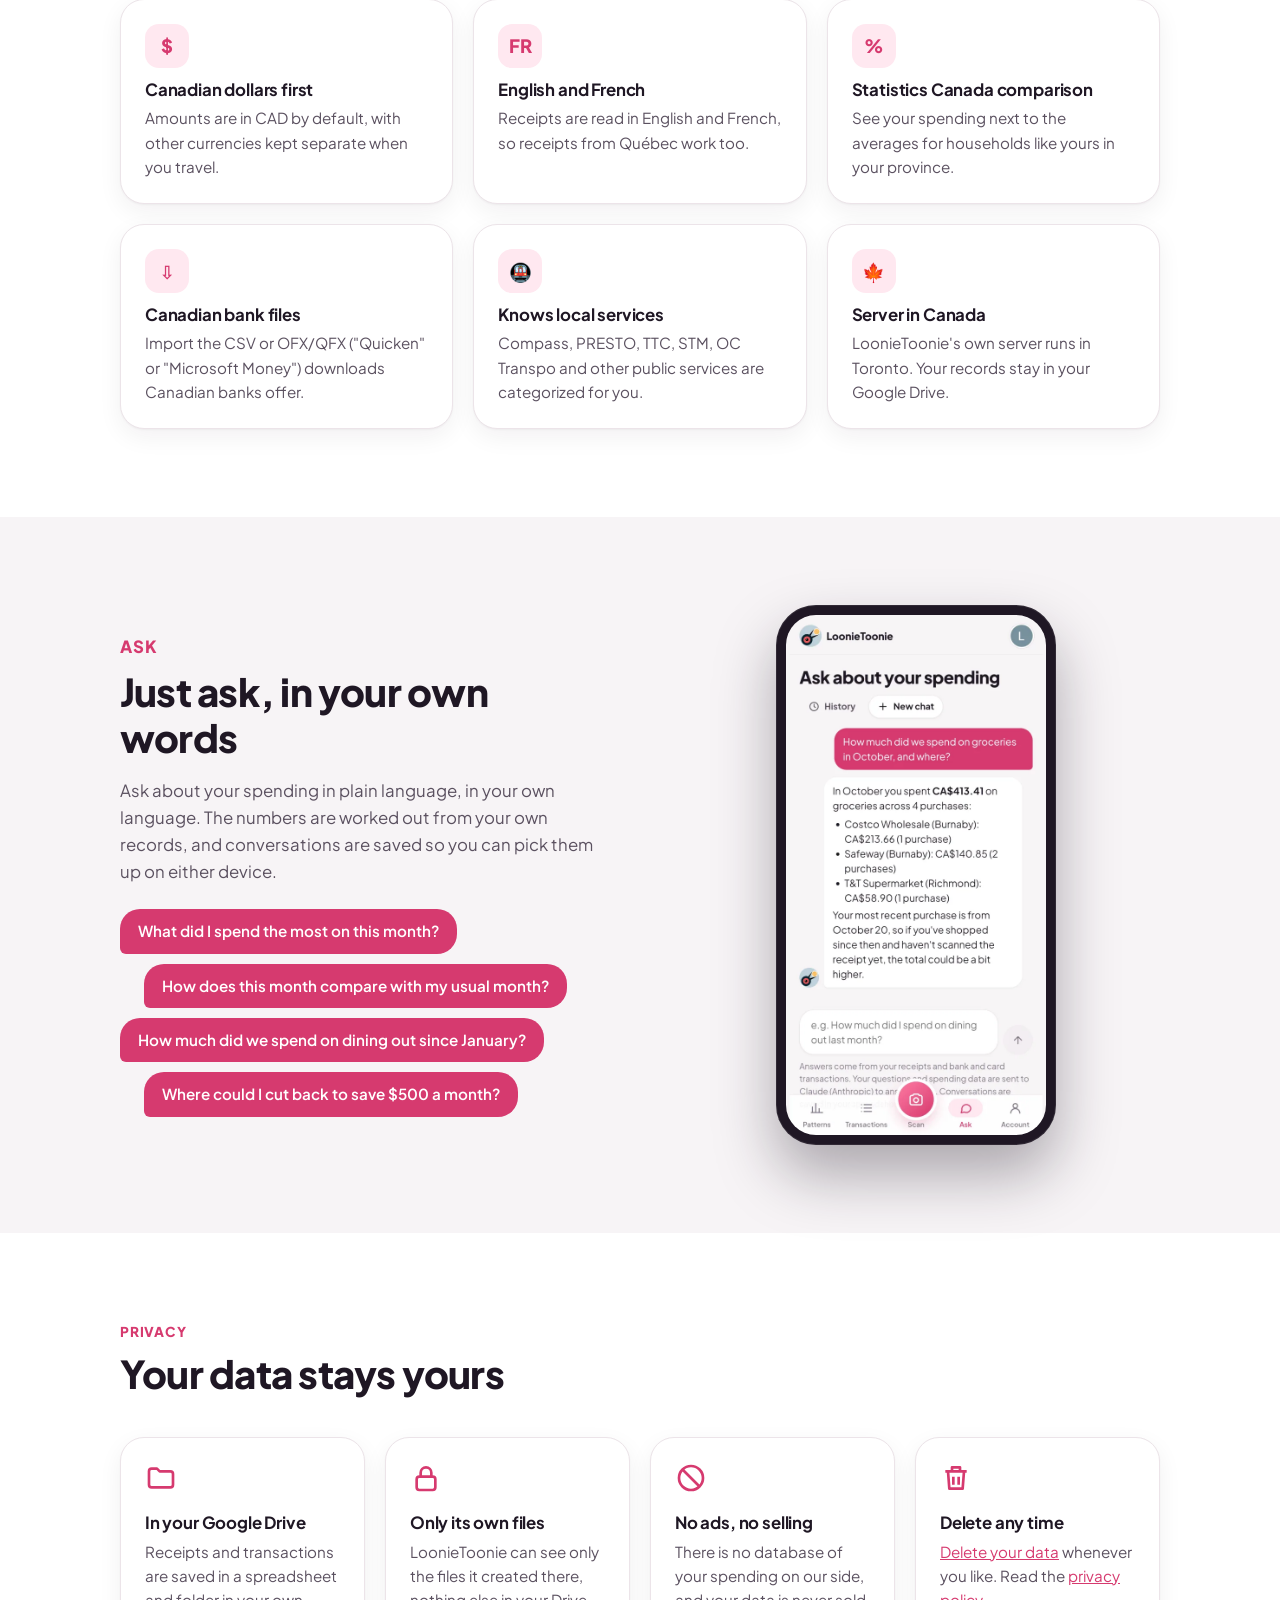
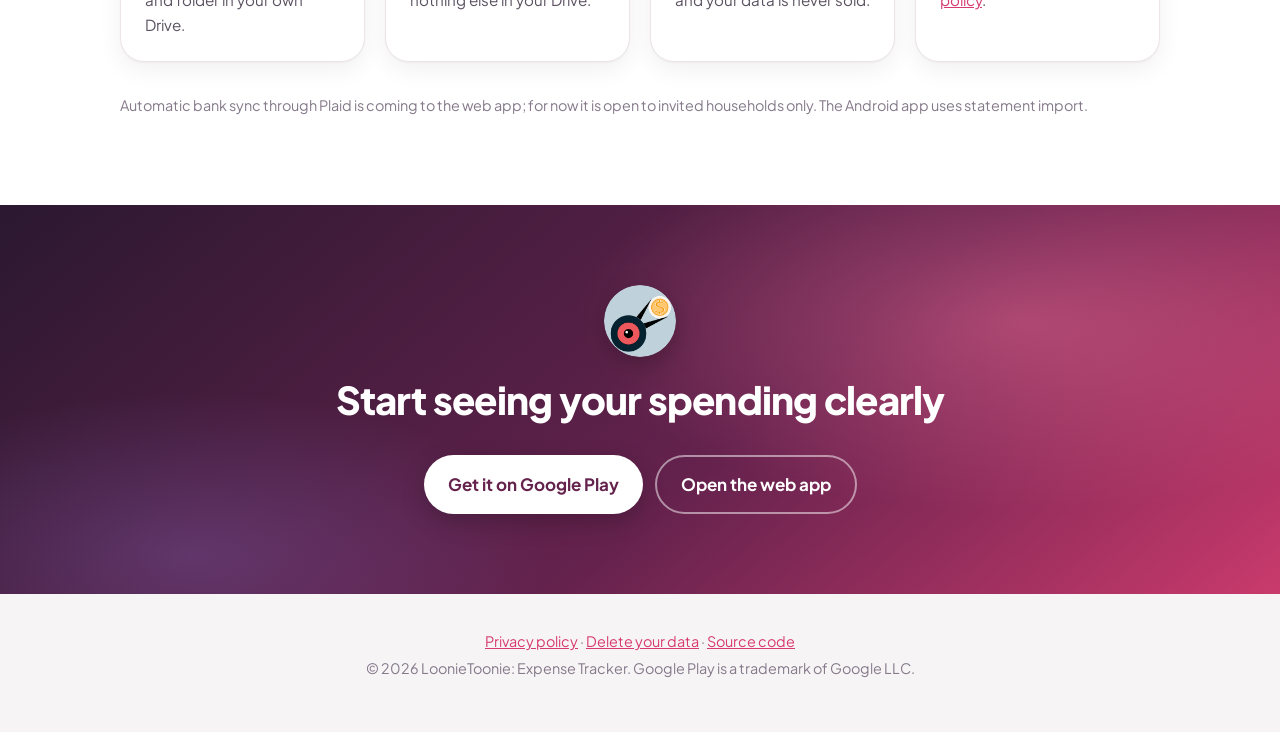
==== commit 30f9f6a0: "Say precisely how category changes are remembered on the home page Remembered categories apply to a " ====
--- a/index.html
+++ b/index.html
@@ -144,7 +144,7 @@
           <ul class="checks">
             <li>CSV and OFX/QFX statement files from any bank or card</li>
             <li>Charges are matched with your receipts, so nothing counts twice</li>
-            <li>Categories are suggested for you, and remembered when you change them</li>
+            <li>Change a store's category once and every charge from it follows, including future ones</li>
           </ul>
           <div class="soon">
             <span class="soon-tag">Coming soon</span>
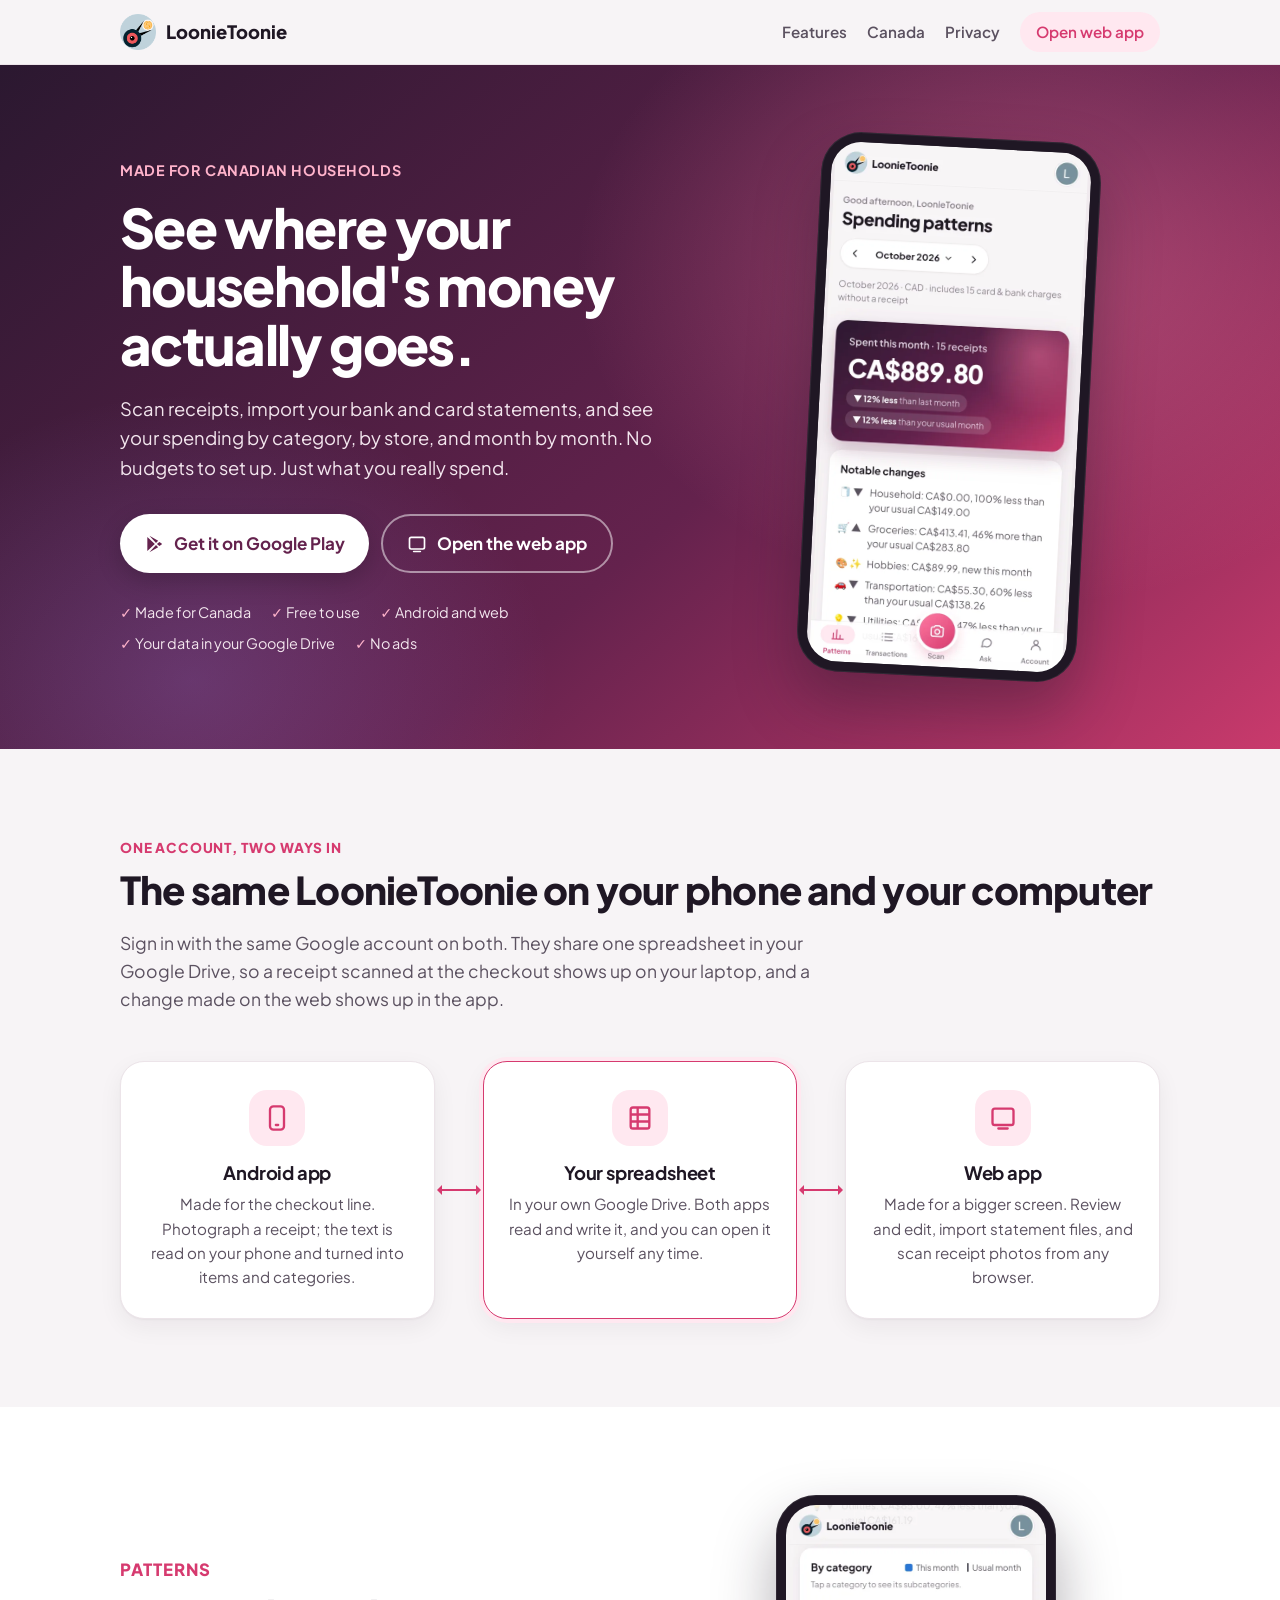
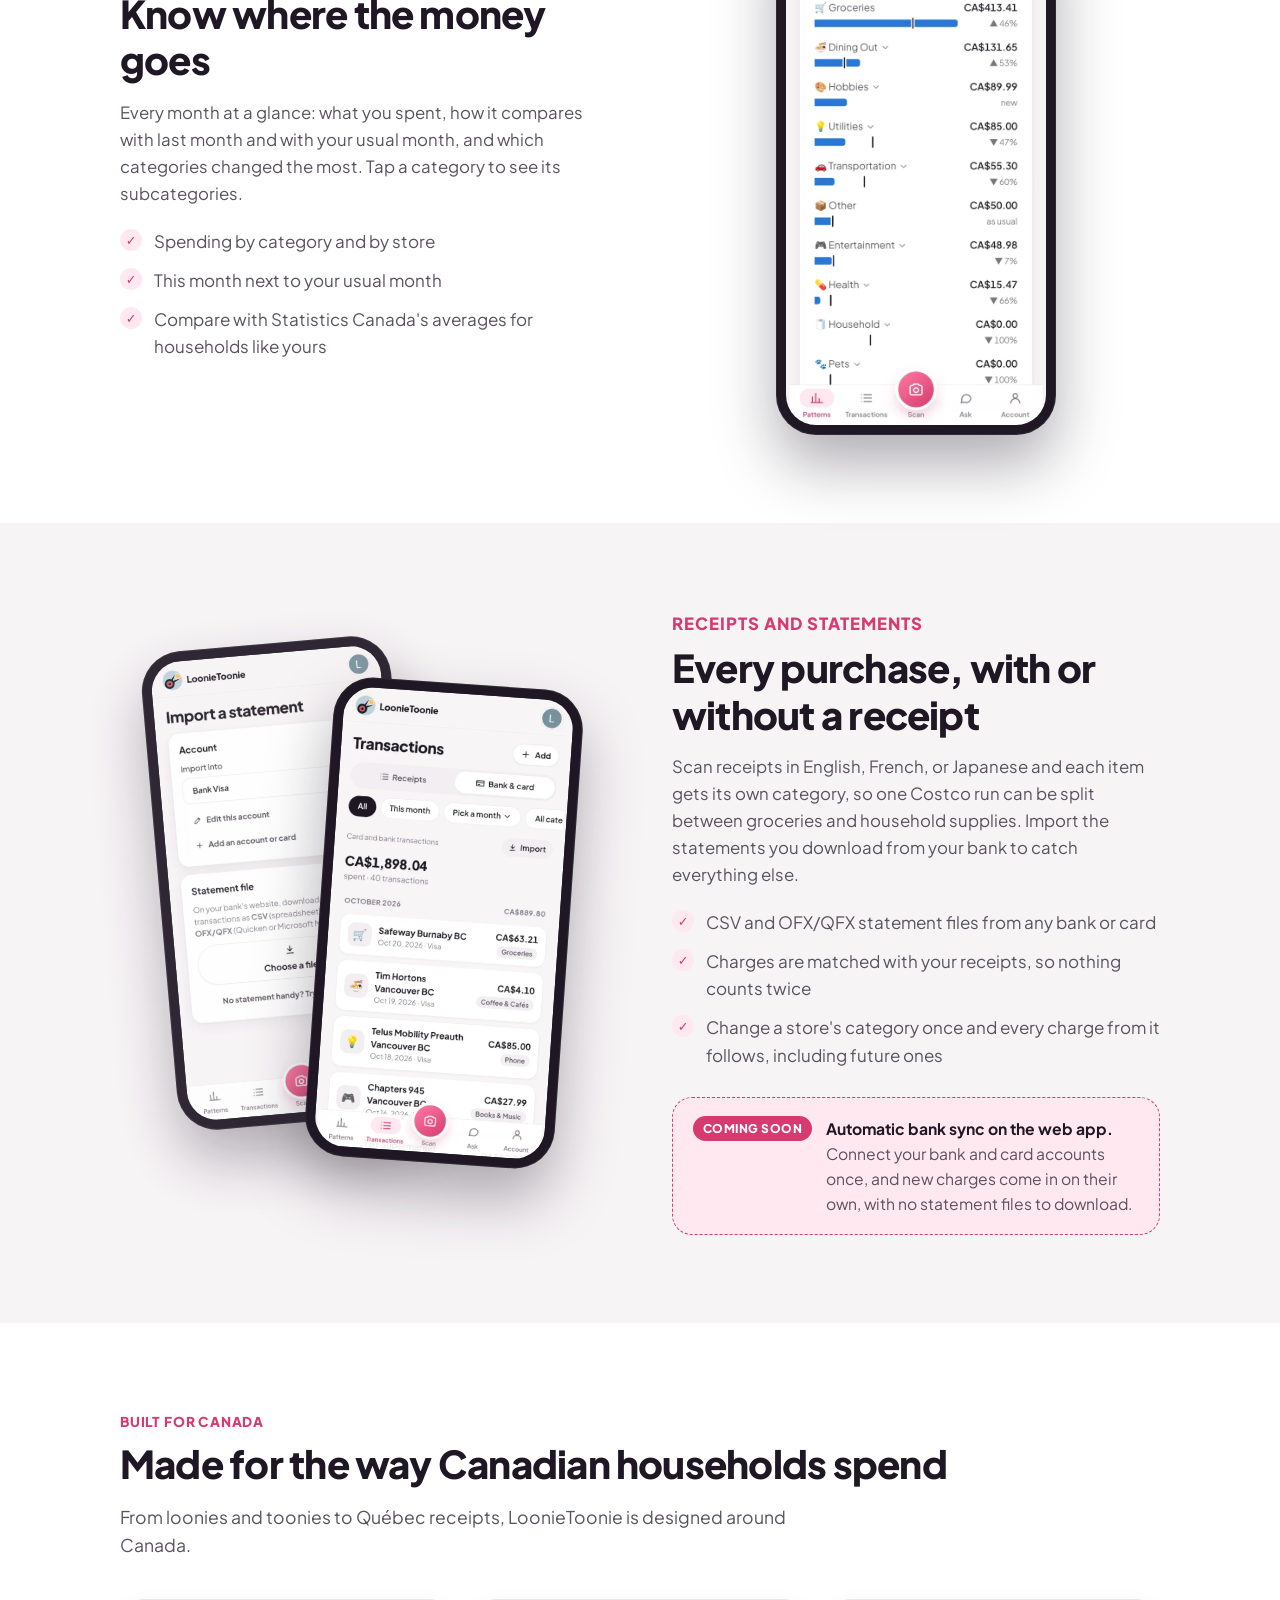
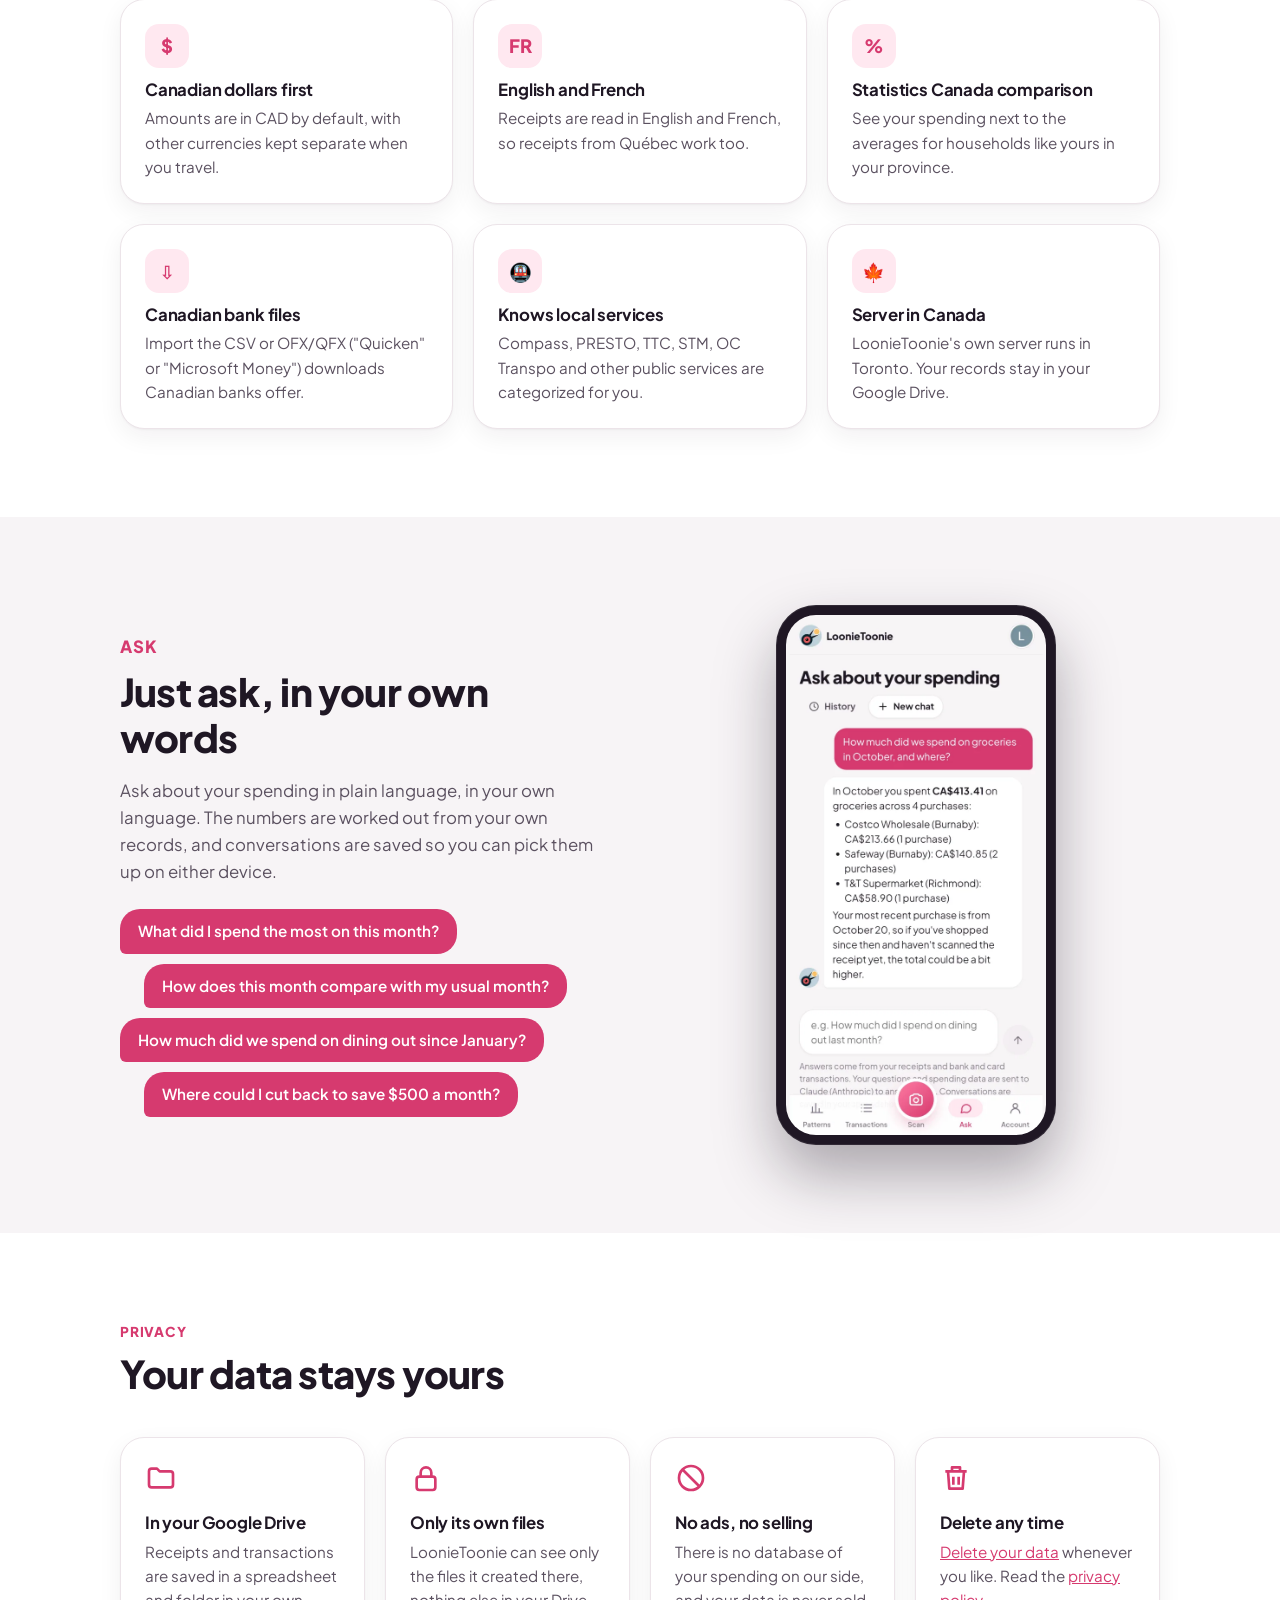
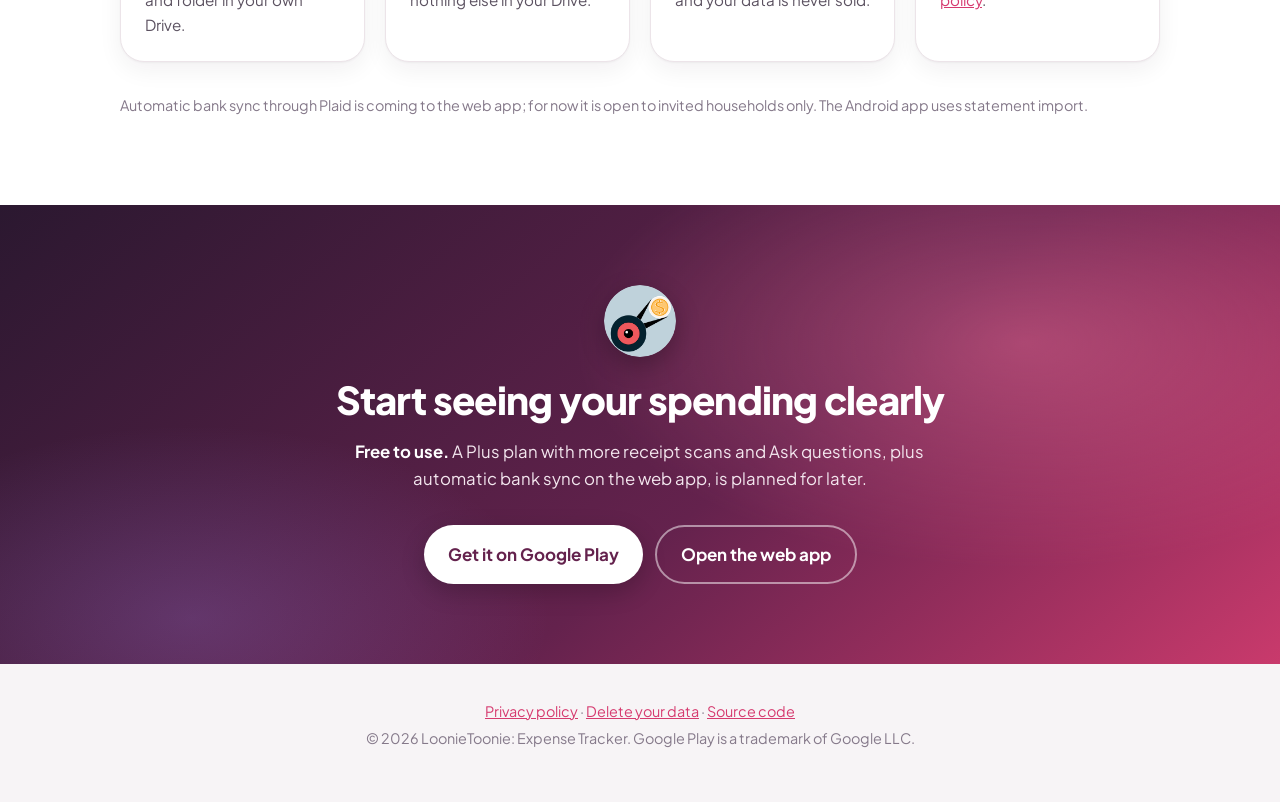
==== commit 3467bc3b: "Say on the home page that LoonieToonie is free, with Plus planned The hero lists Free to use, and th" ====
--- a/index.html
+++ b/index.html
@@ -53,6 +53,7 @@
           </div>
           <ul class="hero-points">
             <li>Made for Canada</li>
+            <li>Free to use</li>
             <li>Android and web</li>
             <li>Your data in your Google Drive</li>
             <li>No ads</li>
@@ -267,6 +268,10 @@
       <div class="wrap cta-inner">
         <img src="loon-badge.png" alt="" width="72" height="72" />
         <h2>Start seeing your spending clearly</h2>
+        <p class="cta-plan">
+          <strong>Free to use.</strong> A Plus plan with more receipt scans and Ask questions, plus automatic bank sync on
+          the web app, is planned for later.
+        </p>
         <div class="actions">
           <a class="btn btn-light" href="https://play.google.com/store/apps/details?id=com.loonietoonie.app">Get it on Google Play</a>
           <a class="btn btn-ghost" href="https://app.loonietoonietracker.com/">Open the web app</a>
--- a/style.css
+++ b/style.css
@@ -623,6 +623,16 @@
   letter-spacing: -0.02em;
 }
 
+.cta-plan {
+  max-width: 36em;
+  margin: 16px 0 0;
+  font-size: 1.05rem;
+}
+
+.cta-plan strong {
+  color: #fff;
+}
+
 .cta .actions {
   justify-content: center;
 }
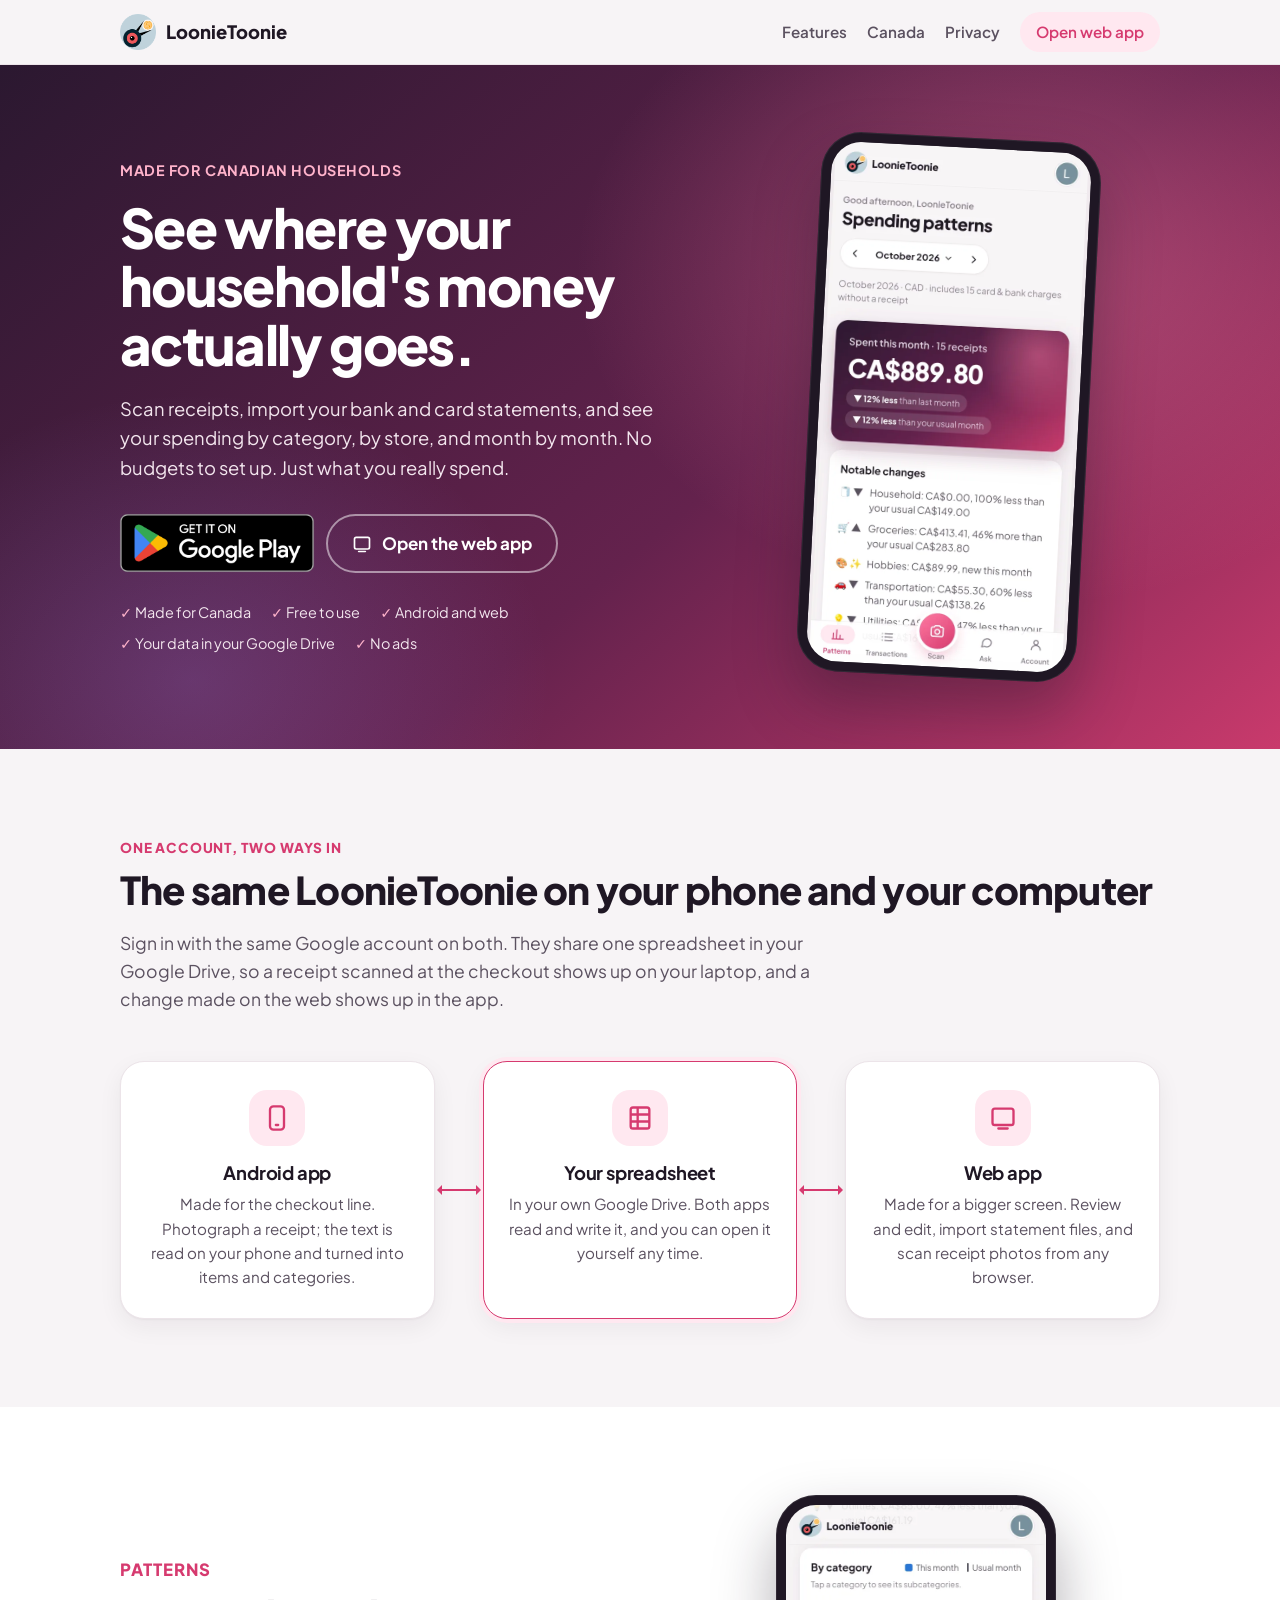
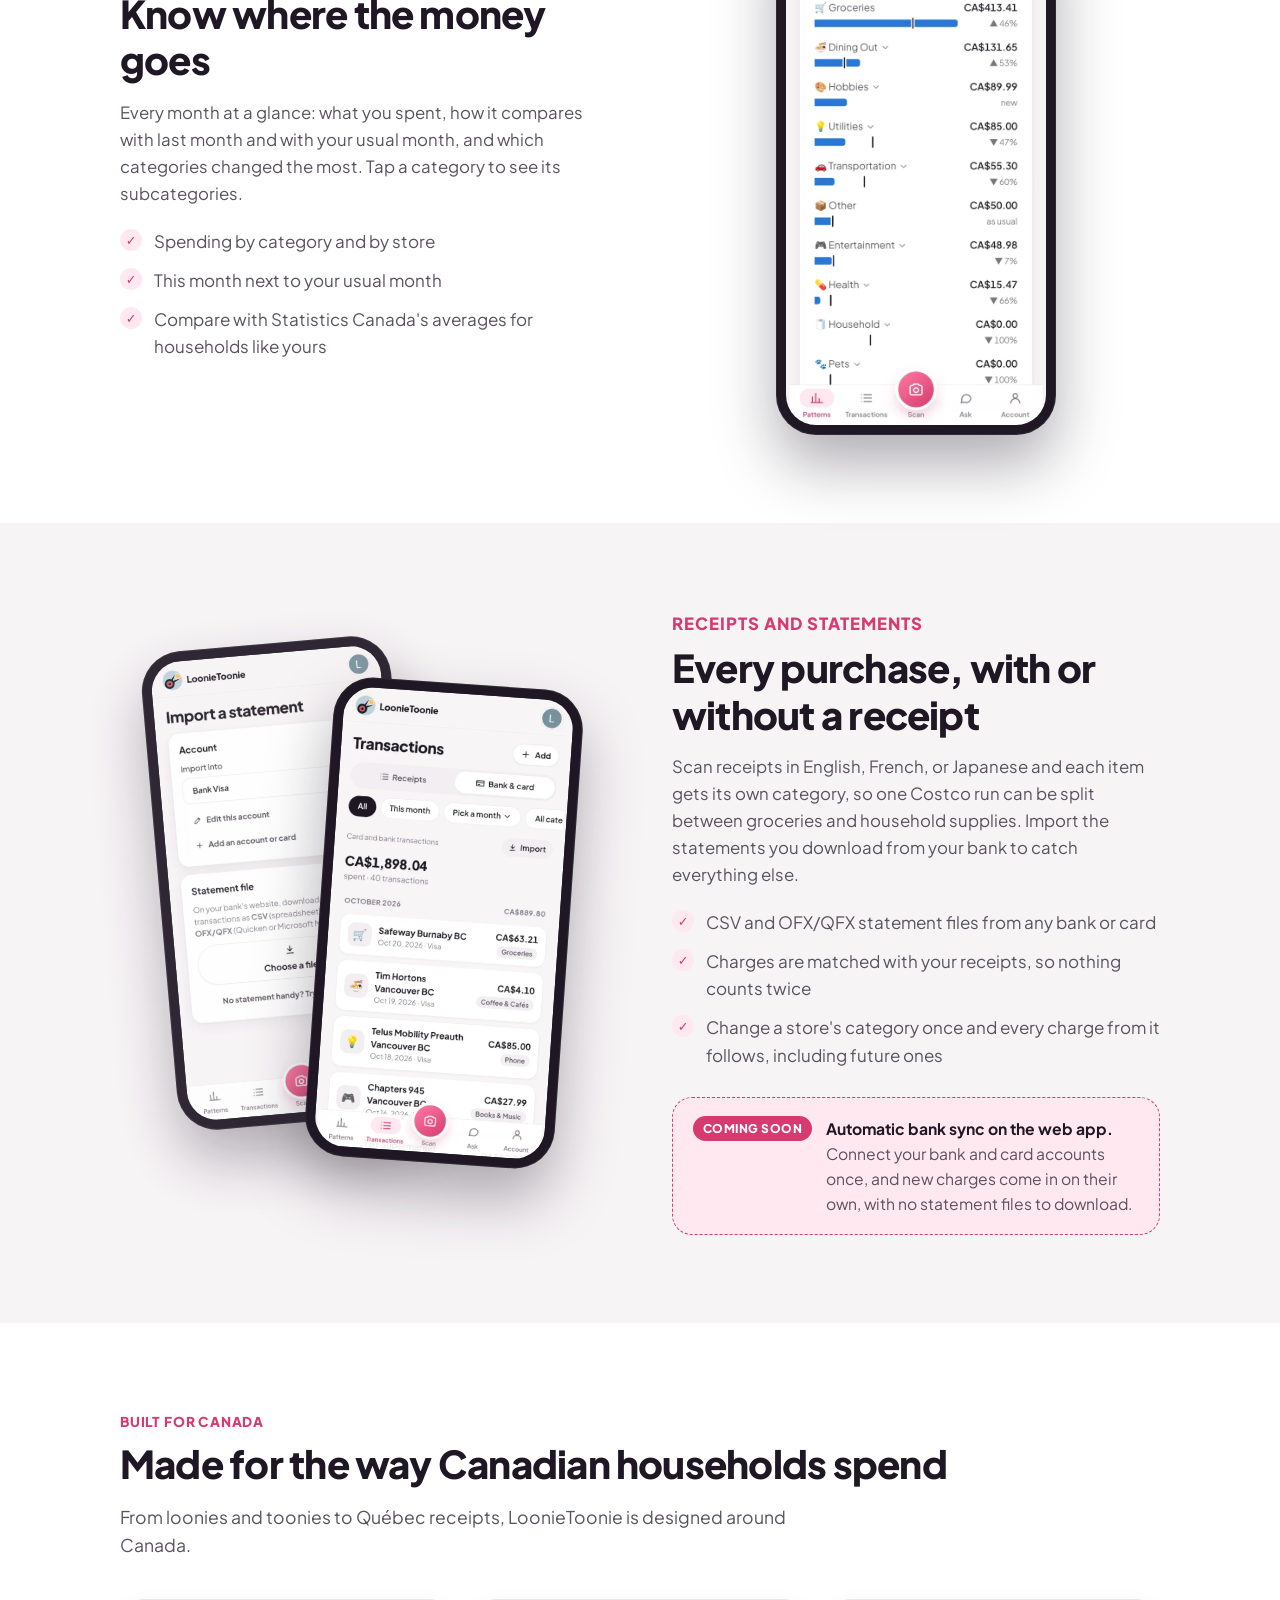
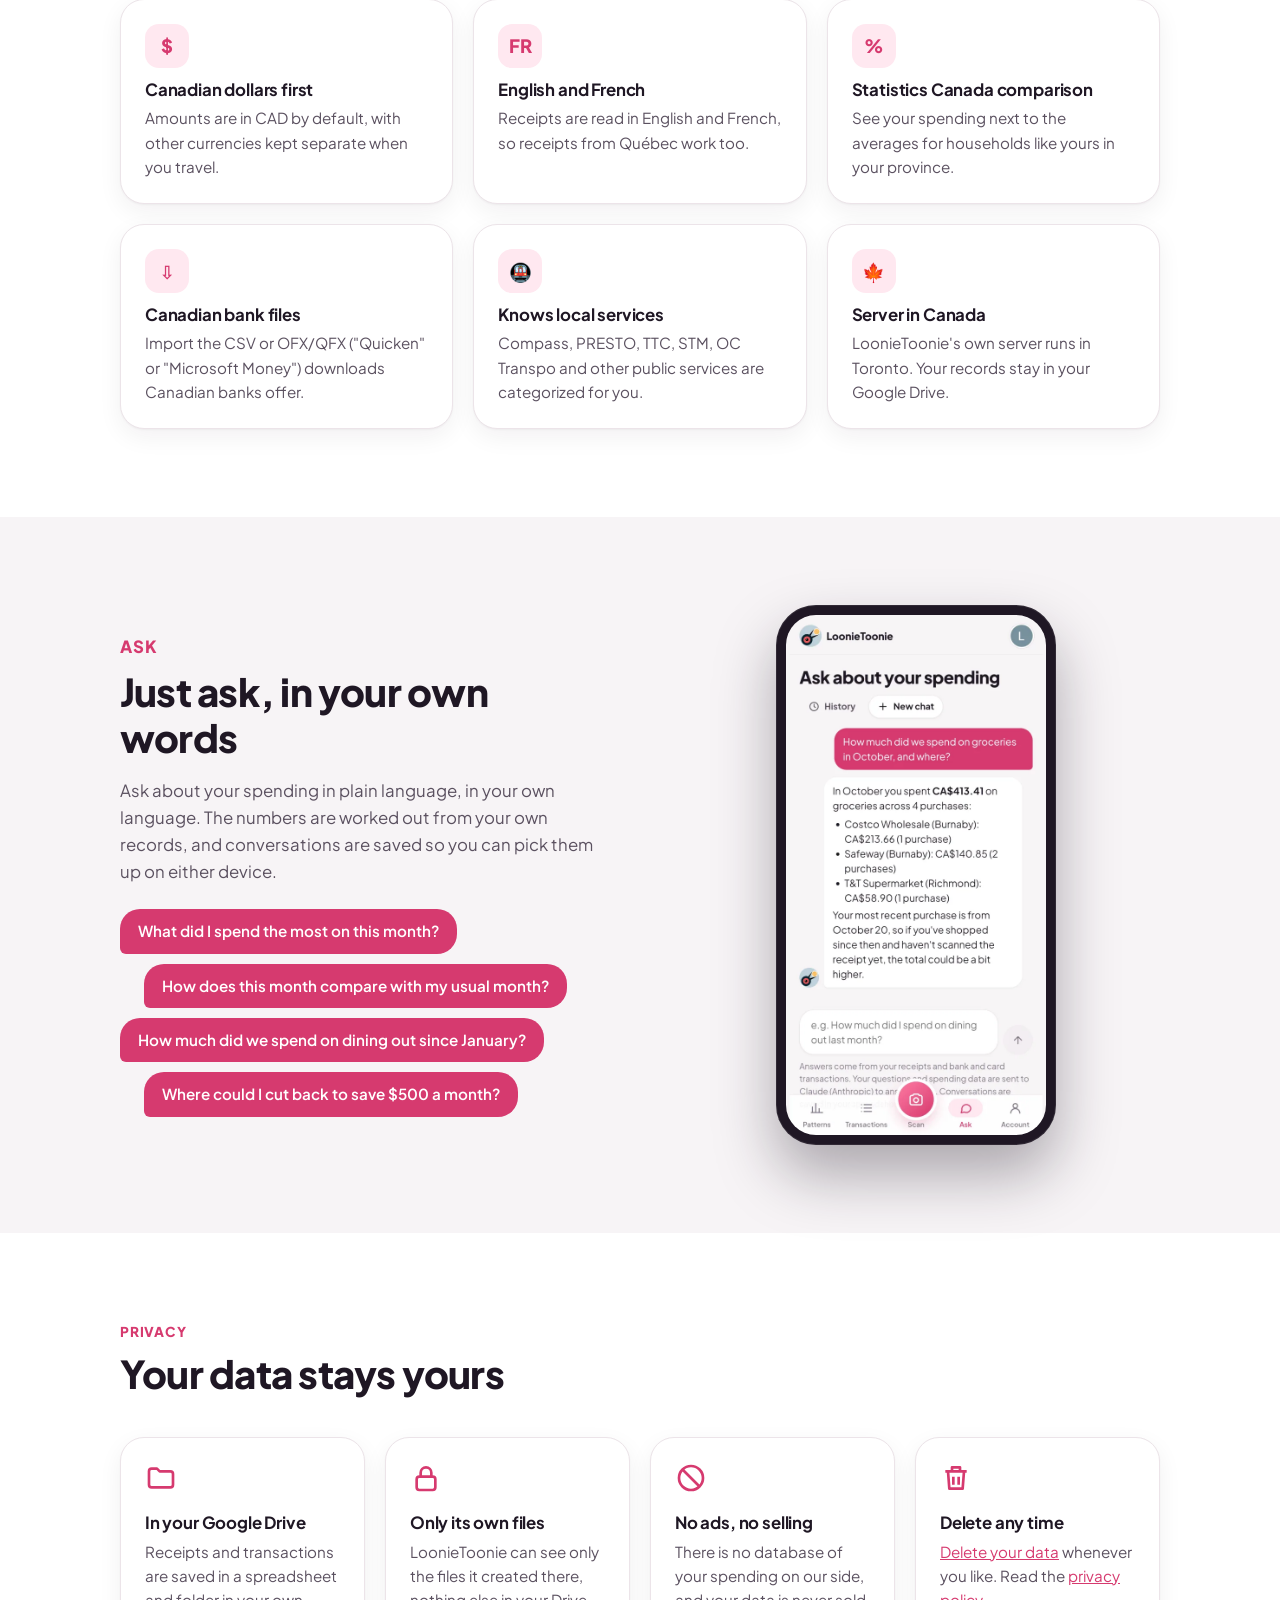
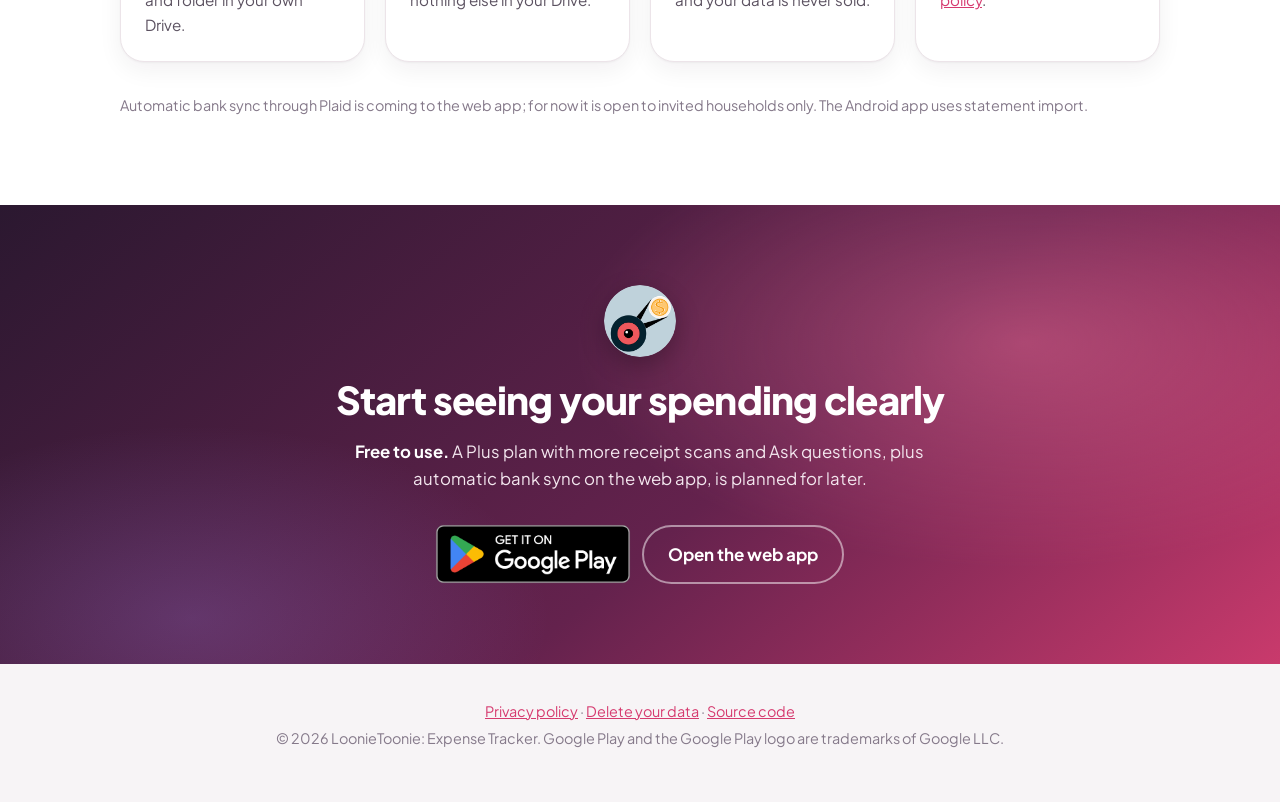
==== commit 1f99a918: "Use the official Google Play badge on the home page Now that the app is live on Google Play, the her" ====
--- a/index.html
+++ b/index.html
@@ -42,9 +42,8 @@
             by month. No budgets to set up. Just what you really spend.
           </p>
           <div class="actions">
-            <a class="btn btn-light" href="https://play.google.com/store/apps/details?id=com.loonietoonie.app">
-              <svg viewBox="0 0 24 24" aria-hidden="true"><path d="M4 3.5v17l9-8.5-9-8.5Zm10.4 7.2 2.6-2.5-10.5-6 7.9 8.5Zm0 2.6-7.9 8.5 10.5-6-2.6-2.5Zm4-3.6-2.9 2.3 2.9 2.3 2.4-1.4a1 1 0 0 0 0-1.8l-2.4-1.4Z" fill="currentColor"/></svg>
-              Get it on Google Play
+            <a class="play-badge" href="https://play.google.com/store/apps/details?id=com.loonietoonie.app">
+              <img src="img/google-play-badge.png" width="646" height="250" alt="Get it on Google Play" />
             </a>
             <a class="btn btn-ghost" href="https://app.loonietoonietracker.com/">
               <svg viewBox="0 0 24 24" aria-hidden="true"><rect x="3" y="4" width="18" height="14" rx="2" fill="none" stroke="currentColor" stroke-width="2"/><path d="M8 21h8" stroke="currentColor" stroke-width="2" stroke-linecap="round"/></svg>
@@ -273,7 +272,9 @@
           the web app, is planned for later.
         </p>
         <div class="actions">
-          <a class="btn btn-light" href="https://play.google.com/store/apps/details?id=com.loonietoonie.app">Get it on Google Play</a>
+          <a class="play-badge" href="https://play.google.com/store/apps/details?id=com.loonietoonie.app">
+            <img src="img/google-play-badge.png" width="646" height="250" alt="Get it on Google Play" />
+          </a>
           <a class="btn btn-ghost" href="https://app.loonietoonietracker.com/">Open the web app</a>
         </div>
       </div>
@@ -286,7 +287,7 @@
           <a href="delete.html">Delete your data</a> ·
           <a href="https://github.com/tomishing/Loonietoonie">Source code</a>
         </p>
-        <p>© 2026 LoonieToonie: Expense Tracker. Google Play is a trademark of Google LLC.</p>
+        <p>© 2026 LoonieToonie: Expense Tracker. Google Play and the Google Play logo are trademarks of Google LLC.</p>
       </div>
     </footer>
   </body>
--- a/style.css
+++ b/style.css
@@ -254,6 +254,24 @@
 .btn svg {
   width: 20px;
   height: 20px;
+}
+
+/* Google's badge PNG includes its own clear space (41 of 250 px on each
+   side); the negative margin lines the visible badge up with the buttons. */
+.play-badge {
+  display: inline-block;
+  margin: -14px;
+  line-height: 0;
+  transition: transform 0.15s ease;
+}
+
+.play-badge:hover {
+  transform: translateY(-2px);
+}
+
+.play-badge img {
+  width: auto;
+  height: 86px;
 }
 
 .btn-light {
@@ -610,7 +628,7 @@
   text-align: center;
 }
 
-.cta-inner img {
+.cta-inner > img {
   border-radius: 50%;
   box-shadow: 0 8px 24px rgba(0, 0, 0, 0.25);
 }
@@ -747,4 +765,8 @@
     justify-content: center;
     width: 100%;
   }
-}
+
+  .actions {
+    justify-content: center;
+  }
+}
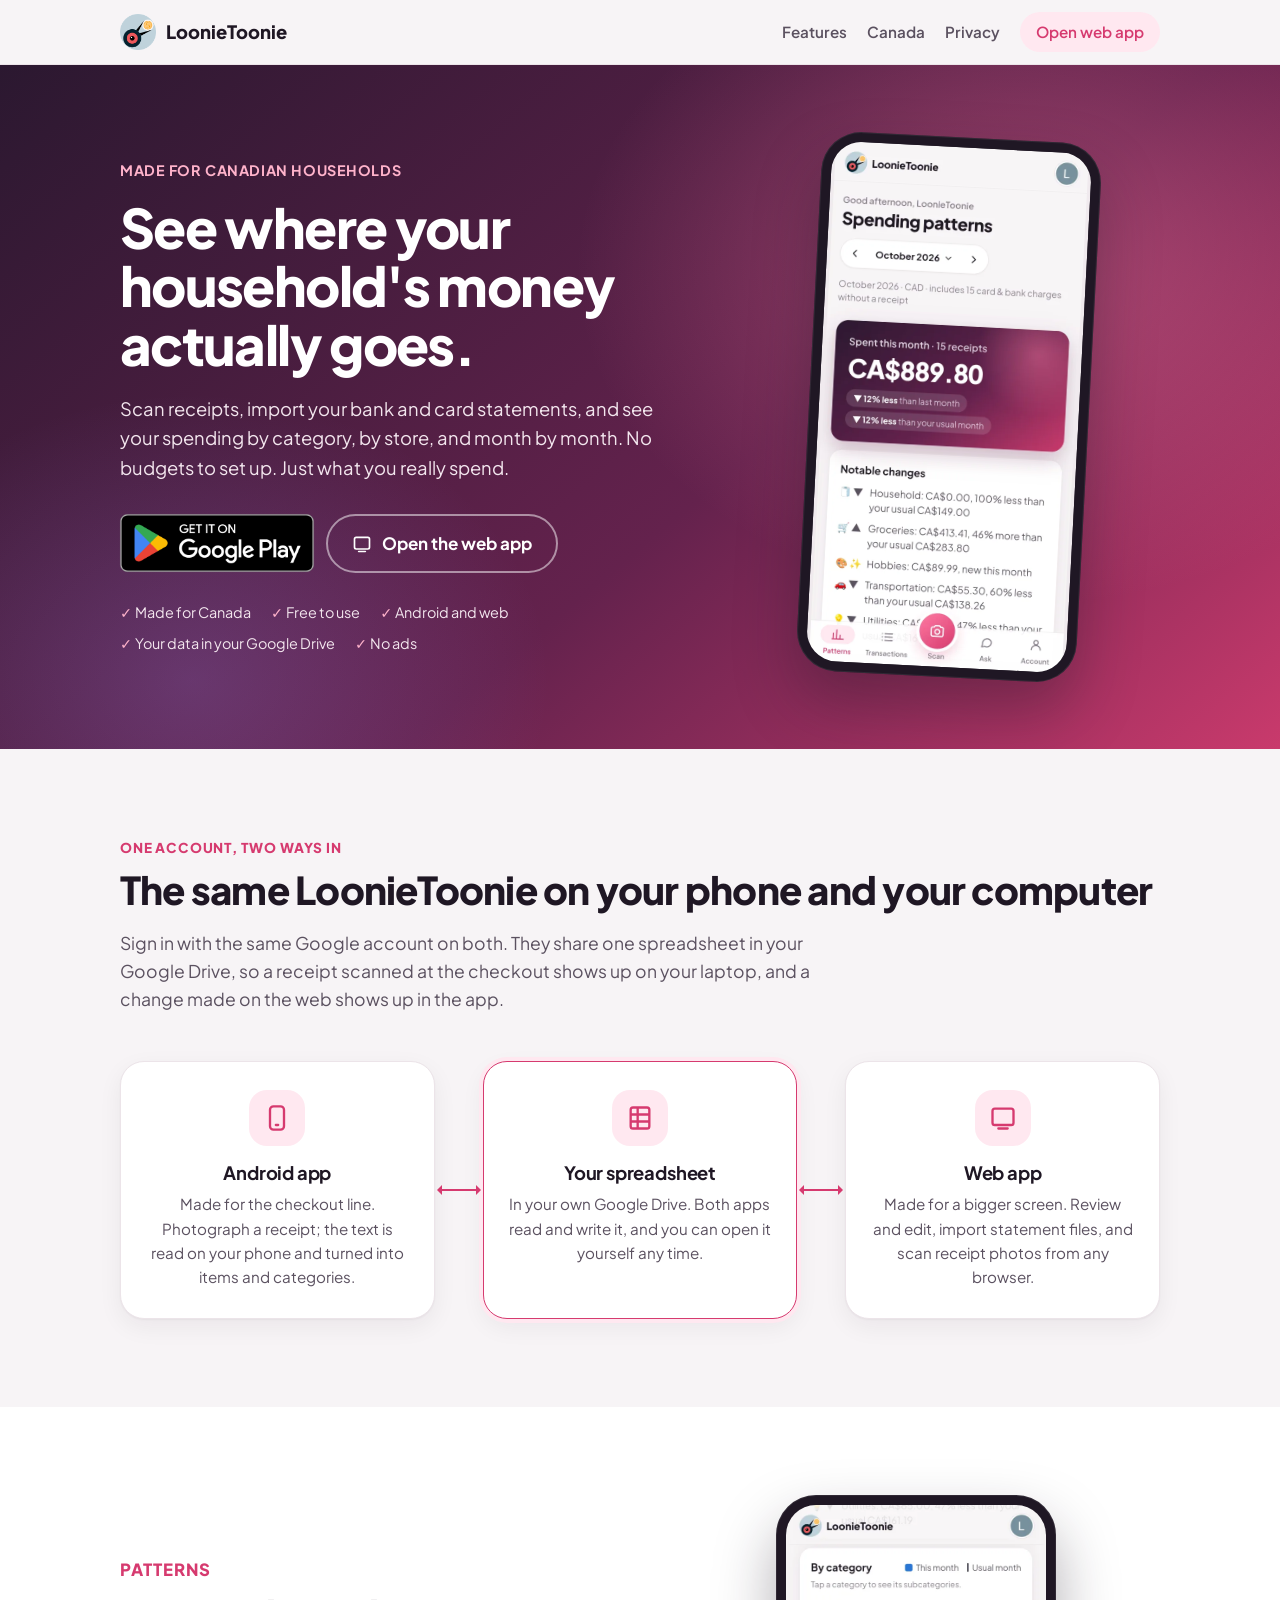
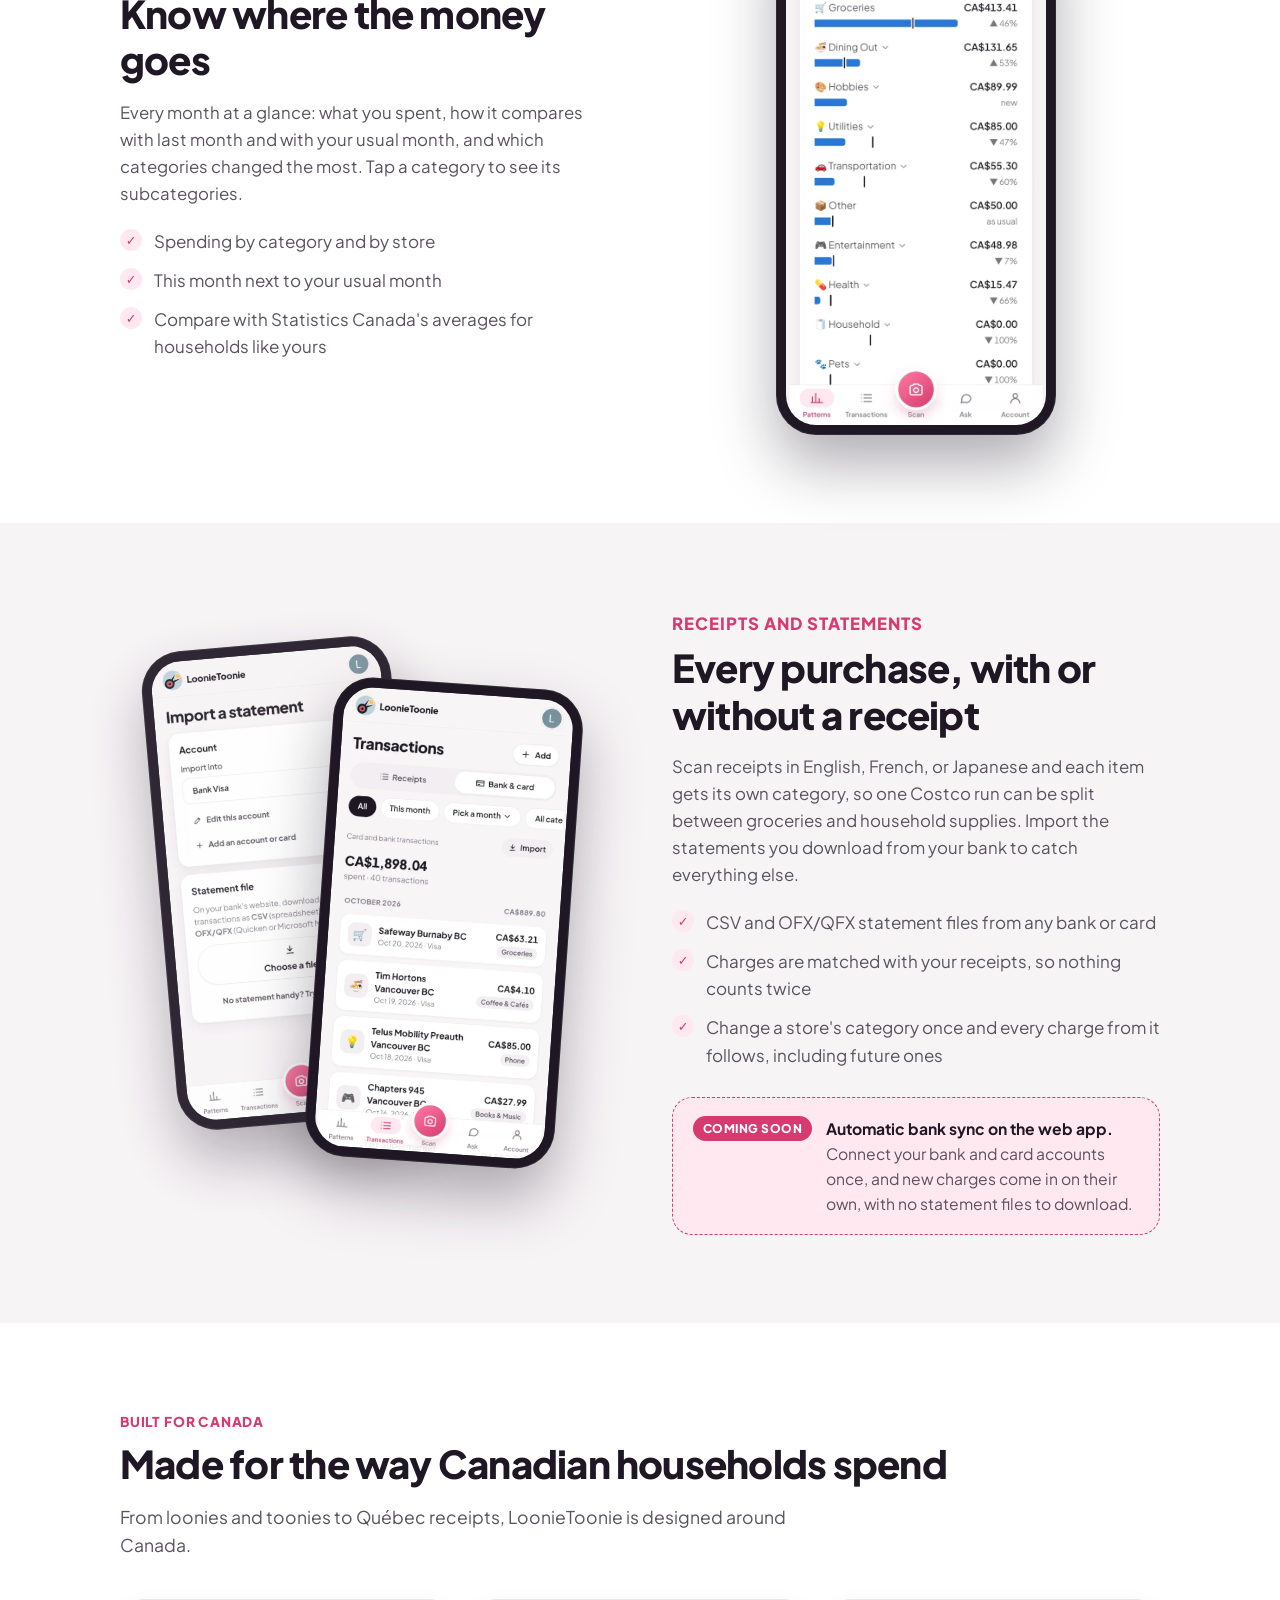
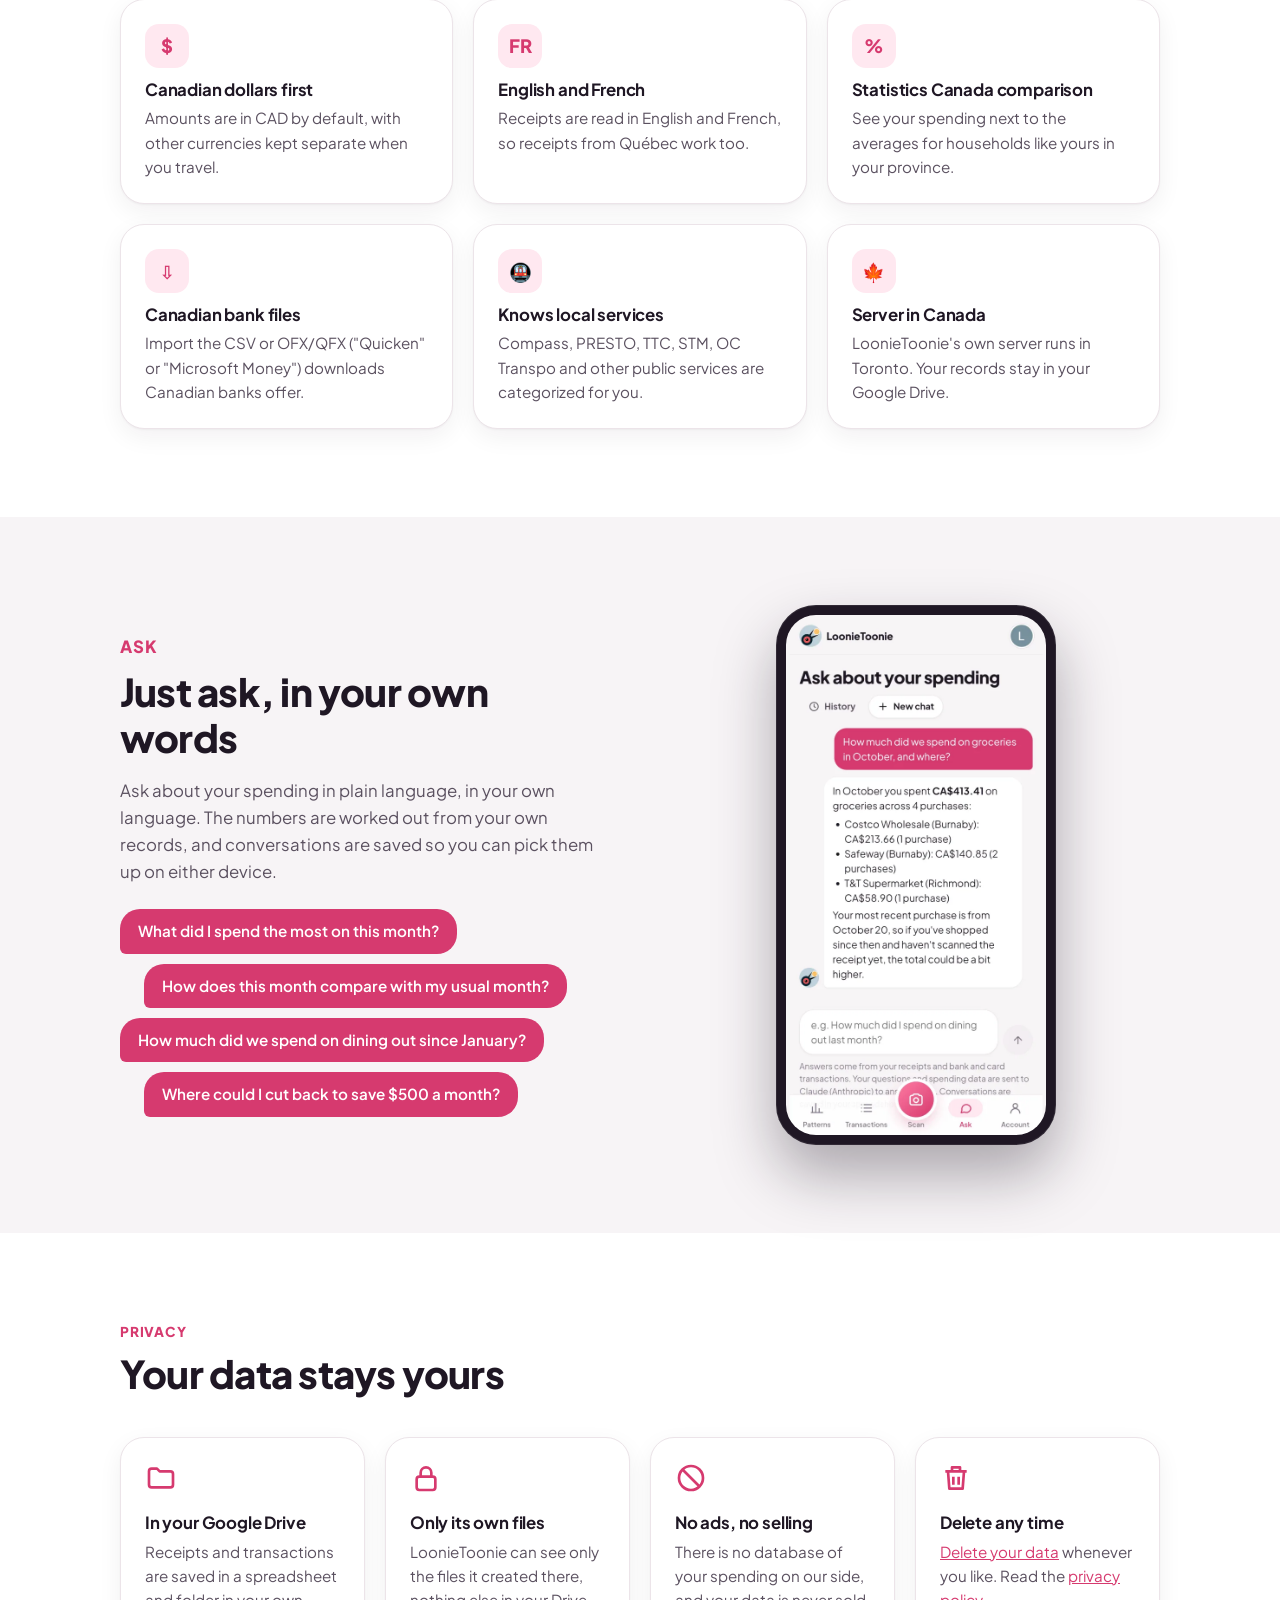
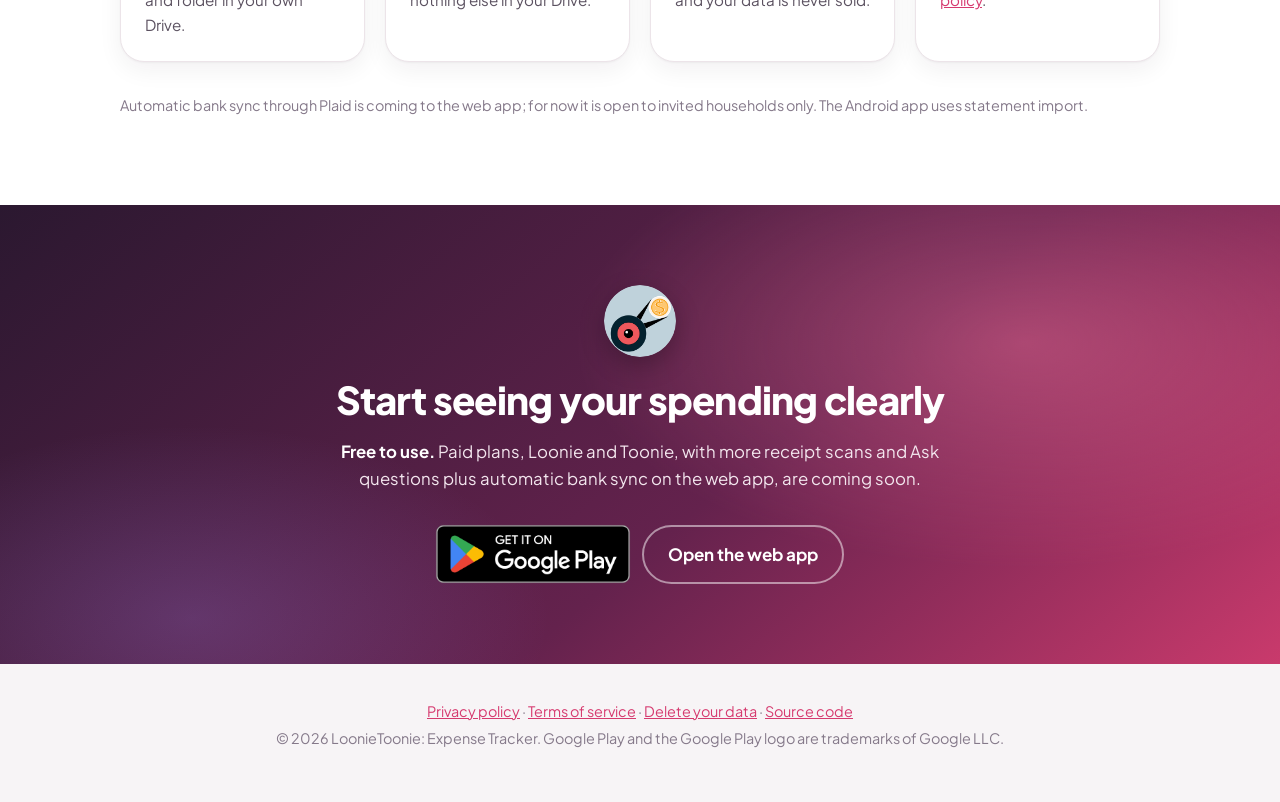
==== commit 168e90c5: "Add terms of service; privacy policy covers the paid plans New terms.html (Google Play billing, rene" ====
--- a/index.html
+++ b/index.html
@@ -8,9 +8,18 @@
       name="description"
       content="LoonieToonie: Expense Tracker shows where your household's money actually goes. Made for Canadian households: scan receipts, import bank and card statements, and ask about your spending. Android app and web app, with your data in your own Google Drive."
     />
+    <link rel="canonical" href="https://loonietoonietracker.com/" />
+    <meta property="og:type" content="website" />
+    <meta property="og:site_name" content="LoonieToonie: Expense Tracker" />
+    <meta property="og:url" content="https://loonietoonietracker.com/" />
     <meta property="og:title" content="LoonieToonie: Expense Tracker" />
-    <meta property="og:description" content="See where your household's money actually goes." />
-    <meta property="og:image" content="https://loonietoonietracker.com/img/patterns.webp" />
+    <meta property="og:description" content="See where your household's money actually goes. Made for Canadian households, on Android and the web." />
+    <meta property="og:image" content="https://loonietoonietracker.com/img/og-image.jpg" />
+    <meta property="og:image:width" content="1200" />
+    <meta property="og:image:height" content="630" />
+    <meta property="og:image:alt" content="LoonieToonie: See where your household's money actually goes, with the app's Spending patterns screen" />
+    <meta property="og:locale" content="en_CA" />
+    <meta name="twitter:card" content="summary_large_image" />
     <link rel="icon" type="image/png" href="favicon.png" />
     <link rel="preload" href="fonts/plus-jakarta-sans-latin-wght-normal.woff2" as="font" type="font/woff2" crossorigin />
     <link rel="stylesheet" href="style.css" />
@@ -268,8 +277,8 @@
         <img src="loon-badge.png" alt="" width="72" height="72" />
         <h2>Start seeing your spending clearly</h2>
         <p class="cta-plan">
-          <strong>Free to use.</strong> A Plus plan with more receipt scans and Ask questions, plus automatic bank sync on
-          the web app, is planned for later.
+          <strong>Free to use.</strong> Paid plans, Loonie and Toonie, with more receipt scans and Ask questions plus
+          automatic bank sync on the web app, are coming soon.
         </p>
         <div class="actions">
           <a class="play-badge" href="https://play.google.com/store/apps/details?id=com.loonietoonie.app">
@@ -284,6 +293,7 @@
       <div class="wrap">
         <p>
           <a href="privacy.html">Privacy policy</a> ·
+          <a href="terms.html">Terms of service</a> ·
           <a href="delete.html">Delete your data</a> ·
           <a href="https://github.com/tomishing/Loonietoonie">Source code</a>
         </p>
